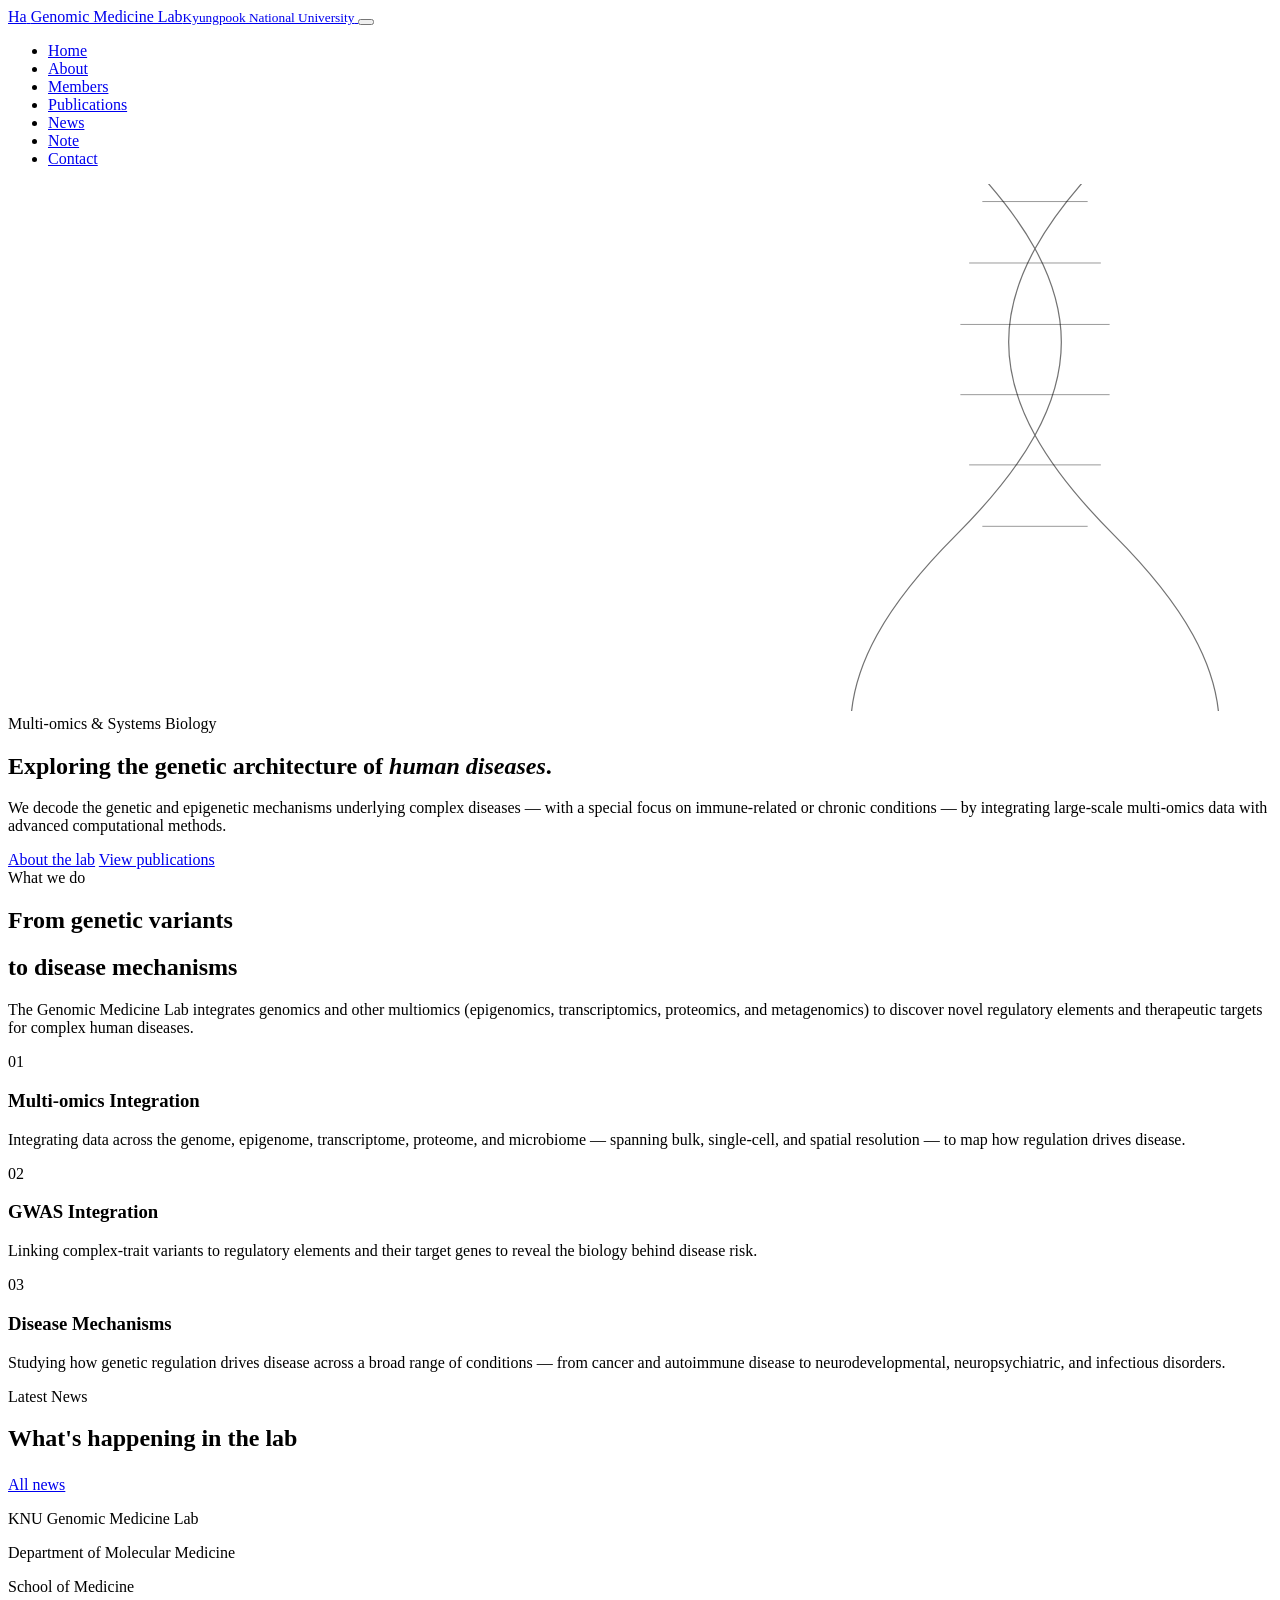
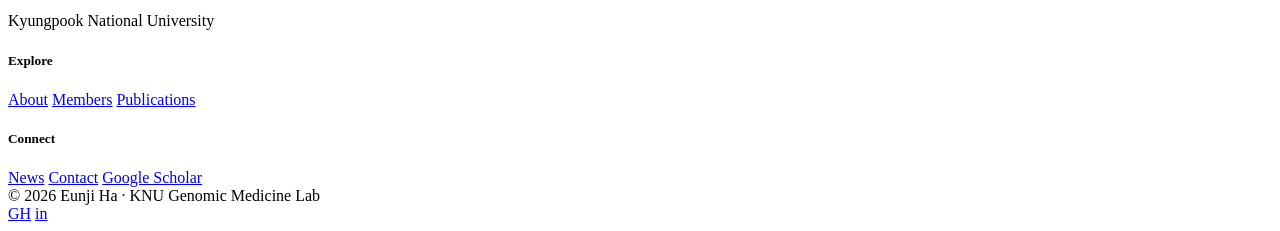
==== index.html @ 015ddc6d "Add files via upload" ====
<!DOCTYPE html>
<html lang="en">
<head>
<meta charset="UTF-8">
<meta name="viewport" content="width=device-width, initial-scale=1">
<title>KNU Genomic Medicine Lab</title>
<meta name="description" content="Genomic Medicine Lab at Kyungpook National University — exploring the genetic architecture of human diseases through multi-omics and systems biology.">
<link rel="preconnect" href="https://fonts.googleapis.com">
<link rel="preconnect" href="https://fonts.gstatic.com" crossorigin>
<link href="https://fonts.googleapis.com/css2?family=DM+Sans:opsz,wght@9..40,400;9..40,500;9..40,600;9..40,700&family=Fraunces:ital,opsz,wght@0,9..144,400;0,9..144,500;0,9..144,600;1,9..144,400;1,9..144,500&display=swap" rel="stylesheet">
<link rel="stylesheet" href="assets/css/styles.css">
</head>
<body>

<header class="site-header">
  <div class="wrap nav">
    <a class="brand" href="index.html">
      <span class="mark">Ha</span>
      <span class="name">Genomic Medicine Lab<small>Kyungpook National University</small></span>
    </a>
    <button class="nav-toggle" aria-label="Menu"><span></span><span></span><span></span></button>
    <ul class="nav-links">
      <li><a href="index.html" class="active">Home</a></li>
      <li><a href="about.html">About</a></li>
      <li><a href="members.html">Members</a></li>
      <li><a href="publications.html">Publications</a></li>
      <li><a href="news.html">News</a></li>
      <li><a href="note.html">Note</a></li>
      <li><a href="contact.html">Contact</a></li>
    </ul>
  </div>
</header>

<section class="hero">
  <svg class="helix" viewBox="0 0 1440 600" preserveAspectRatio="xMidYMid slice" xmlns="http://www.w3.org/2000/svg">
    <g stroke="currentColor" stroke-width="1.4" fill="none" opacity="0.55">
      <path d="M1080 -40 C1240 120, 1240 240, 1080 400 C920 560, 920 680, 1080 840"/>
      <path d="M1260 -40 C1100 120, 1100 240, 1260 400 C1420 560, 1420 680, 1260 840"/>
    </g>
    <g stroke="currentColor" stroke-width="1" opacity="0.45">
      <line x1="1110" y1="20" x2="1230" y2="20"/><line x1="1095" y1="90" x2="1245" y2="90"/>
      <line x1="1085" y1="160" x2="1255" y2="160"/><line x1="1085" y1="240" x2="1255" y2="240"/>
      <line x1="1095" y1="320" x2="1245" y2="320"/><line x1="1110" y1="390" x2="1230" y2="390"/>
    </g>
  </svg>
  <div class="wrap">
    <span class="eyebrow">Multi-omics &amp; Systems Biology</span>
    <h1>Exploring the genetic architecture of <em>human diseases</em>.</h1>
    <p class="lead">We decode the genetic and epigenetic mechanisms underlying complex diseases — with a special focus on immune-related or chronic conditions — by integrating large-scale multi-omics data with advanced computational methods.</p>
    <div class="hero-cta">
      <a class="btn btn-primary" href="about.html">About the lab</a>
      <a class="btn btn-ghost" href="publications.html">View publications</a>
    </div>
  </div>
</section>

<section>
  <div class="wrap">
    <div class="section-head reveal">
      <span class="kicker">What we do</span>
      <h2>From genetic variants</h2>
      <h2>to disease mechanisms</h2>
      <p>The Genomic Medicine Lab integrates genomics and other multiomics (epigenomics, transcriptomics, proteomics, and metagenomics) to discover novel regulatory elements and therapeutic targets for complex human diseases.</p>
    </div>
    <div class="grid grid-3">
      <div class="card reveal">
        <div class="num">01</div>
        <h3>Multi-omics Integration</h3>
        <p>Integrating data across the genome, epigenome, transcriptome, proteome, and microbiome — spanning bulk, single-cell, and spatial resolution — to map how regulation drives disease.</p>
      </div>
      <div class="card reveal">
        <div class="num">02</div>
        <h3>GWAS Integration</h3>
        <p>Linking complex-trait variants to regulatory elements and their target genes to reveal the biology behind disease risk.</p>
      </div>
      <div class="card reveal">
        <div class="num">03</div>
        <h3>Disease Mechanisms</h3>
        <p>Studying how genetic regulation drives disease across a broad range of conditions — from cancer and autoimmune disease to neurodevelopmental, neuropsychiatric, and infectious disorders.</p>
      </div>
    </div>
  </div>
</section>

<section class="alt-bg">
  <div class="wrap">
    <div class="section-head reveal">
      <span class="kicker">Latest News</span>
      <h2>What's happening in the lab</h2>
    </div>
    <ul class="news-list reveal" id="home-news"></ul>
    <p style="margin-top:24px"><a class="btn btn-primary" href="news.html">All news</a></p>
  </div>
</section>

<footer class="site-footer">
  <div class="wrap">
    <div class="footer-top">
      <div class="footer-brand">
        <div class="name">KNU Genomic Medicine Lab</div>
        <p>Department of Molecular Medicine</p>
        <p>School of Medicine</p>
        <p>Kyungpook National University</p>
      </div>
      <div class="footer-links">
        <div class="footer-col">
          <h5>Explore</h5>
          <a href="about.html">About</a>
          <a href="members.html">Members</a>
          <a href="publications.html">Publications</a>
        </div>
        <div class="footer-col">
          <h5>Connect</h5>
          <a href="news.html">News</a>
          <a href="contact.html">Contact</a>
          <a href="https://scholar.google.co.kr/citations?user=ZQA9ySsAAAAJ&hl=ko" target="_blank" rel="noopener">Google Scholar</a>
        </div>
      </div>
    </div>
    <div class="footer-bottom">
      <span>© <span data-year>2026</span> Eunji Ha · KNU Genomic Medicine Lab</span>
      <div class="social">
        <a href="https://github.com/kkonoo/halab-site" target="_blank" rel="noopener" aria-label="GitHub">GH</a>
        <a href="http://linkedin.com/in/eunji-ha-96723a201" target="_blank" rel="noopener" aria-label="LinkedIn">in</a>
      </div>
    </div>
  </div>
</footer>

<script src="assets/js/main.js"></script>
<script src="assets/js/news-data.js"></script>
<script src="assets/js/render-news.js"></script>
</body>
</html>
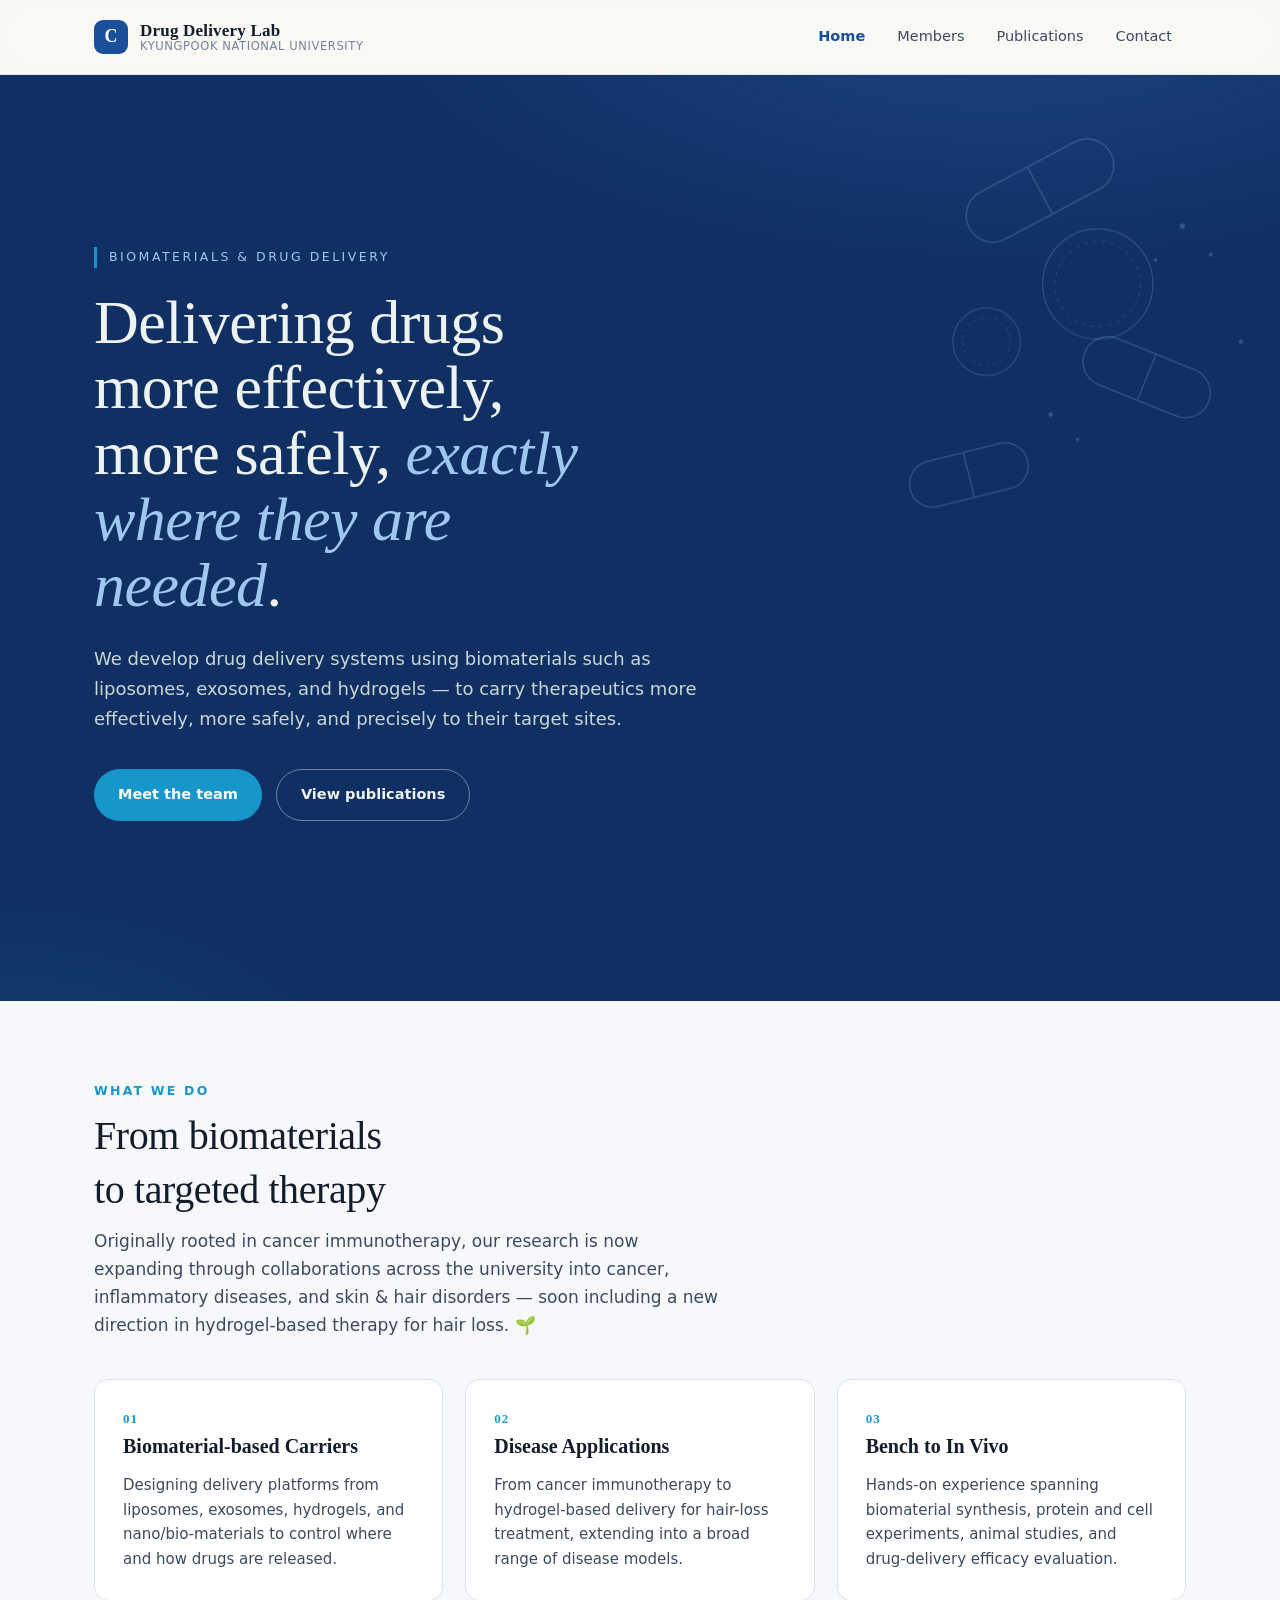
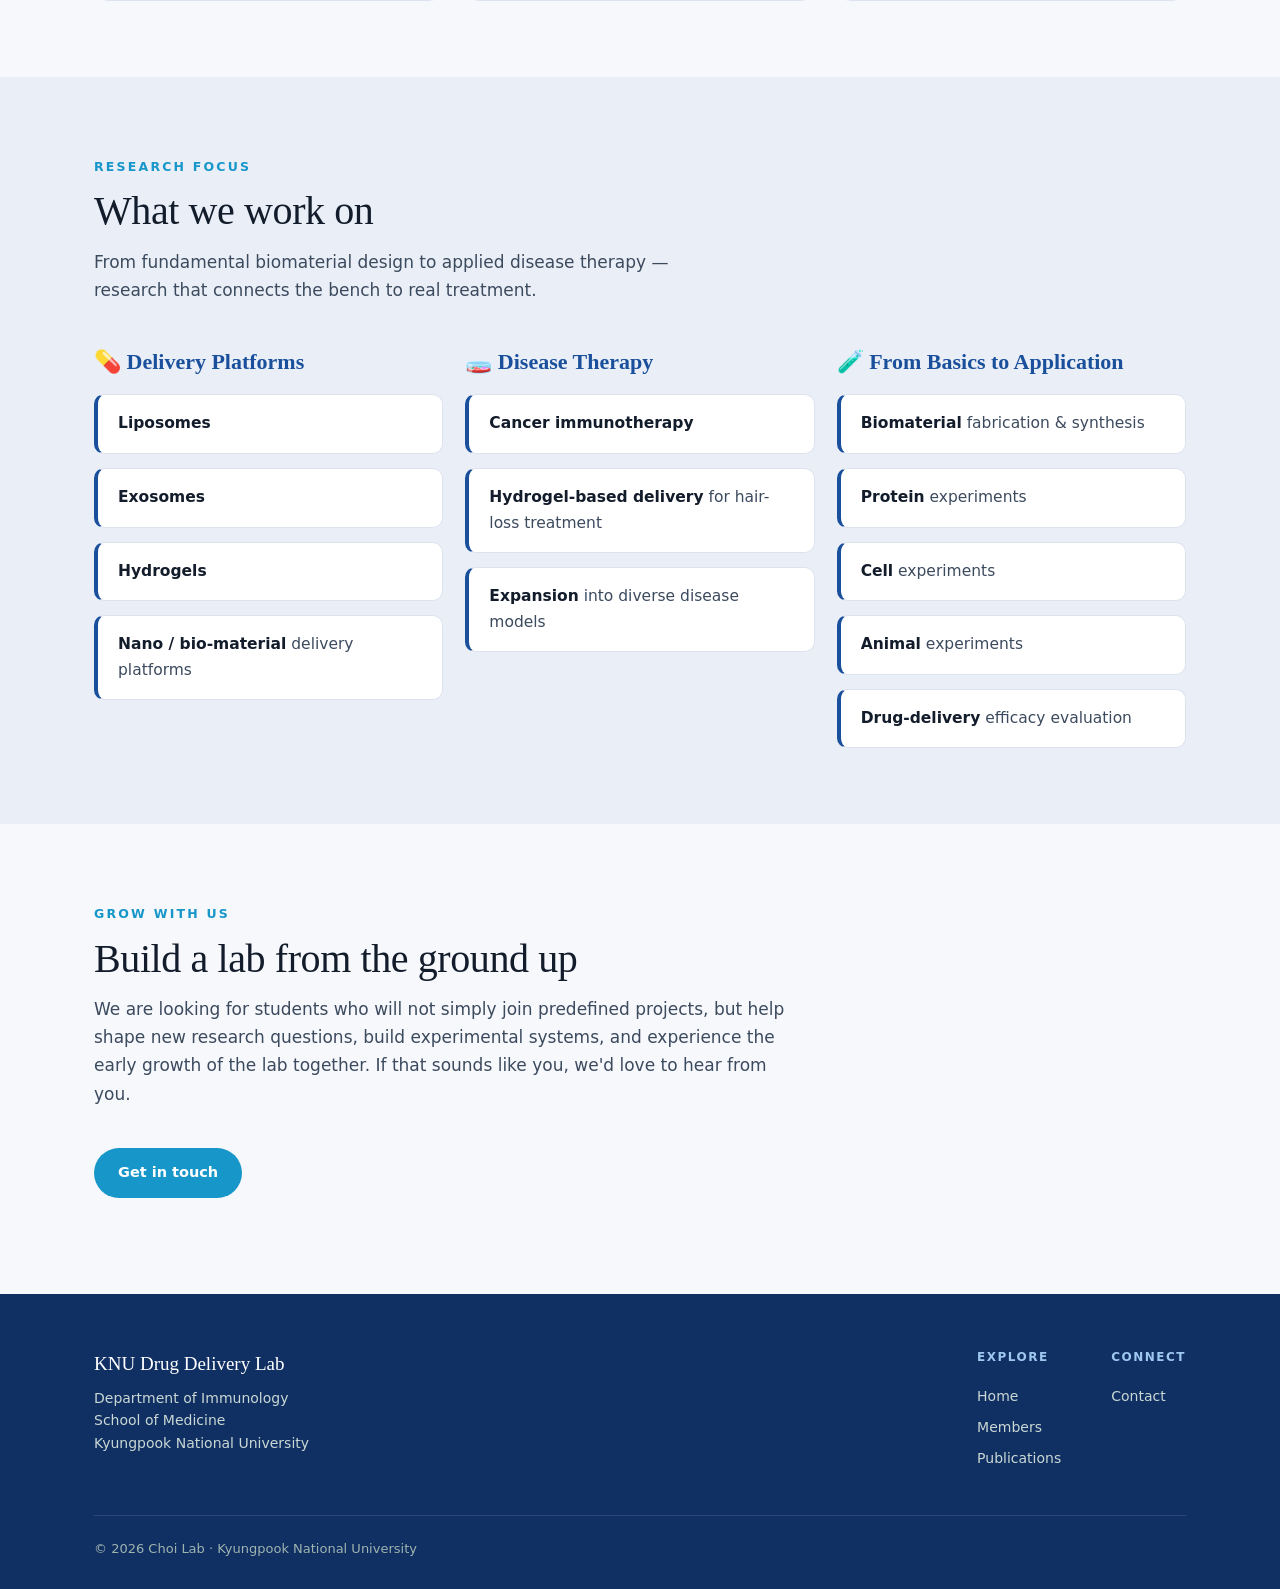
==== commit 1d8f7424: "update" ====
--- a/index.html
+++ b/index.html
@@ -1,134 +1,184 @@
-<!DOCTYPE html>
-<html lang="en">
-<head>
-<meta charset="UTF-8">
-<meta name="viewport" content="width=device-width, initial-scale=1">
-<title>KNU Genomic Medicine Lab</title>
-<meta name="description" content="Genomic Medicine Lab at Kyungpook National University — exploring the genetic architecture of human diseases through multi-omics and systems biology.">
-<link rel="preconnect" href="https://fonts.googleapis.com">
-<link rel="preconnect" href="https://fonts.gstatic.com" crossorigin>
-<link href="https://fonts.googleapis.com/css2?family=DM+Sans:opsz,wght@9..40,400;9..40,500;9..40,600;9..40,700&family=Fraunces:ital,opsz,wght@0,9..144,400;0,9..144,500;0,9..144,600;1,9..144,400;1,9..144,500&display=swap" rel="stylesheet">
-<link rel="stylesheet" href="assets/css/styles.css">
-</head>
-<body>
-
-<header class="site-header">
-  <div class="wrap nav">
-    <a class="brand" href="index.html">
-      <span class="mark">Ha</span>
-      <span class="name">Genomic Medicine Lab<small>Kyungpook National University</small></span>
-    </a>
-    <button class="nav-toggle" aria-label="Menu"><span></span><span></span><span></span></button>
-    <ul class="nav-links">
-      <li><a href="index.html" class="active">Home</a></li>
-      <li><a href="about.html">About</a></li>
-      <li><a href="members.html">Members</a></li>
-      <li><a href="publications.html">Publications</a></li>
-      <li><a href="news.html">News</a></li>
-      <li><a href="note.html">Note</a></li>
-      <li><a href="contact.html">Contact</a></li>
-    </ul>
-  </div>
-</header>
-
-<section class="hero">
-  <svg class="helix" viewBox="0 0 1440 600" preserveAspectRatio="xMidYMid slice" xmlns="http://www.w3.org/2000/svg">
-    <g stroke="currentColor" stroke-width="1.4" fill="none" opacity="0.55">
-      <path d="M1080 -40 C1240 120, 1240 240, 1080 400 C920 560, 920 680, 1080 840"/>
-      <path d="M1260 -40 C1100 120, 1100 240, 1260 400 C1420 560, 1420 680, 1260 840"/>
-    </g>
-    <g stroke="currentColor" stroke-width="1" opacity="0.45">
-      <line x1="1110" y1="20" x2="1230" y2="20"/><line x1="1095" y1="90" x2="1245" y2="90"/>
-      <line x1="1085" y1="160" x2="1255" y2="160"/><line x1="1085" y1="240" x2="1255" y2="240"/>
-      <line x1="1095" y1="320" x2="1245" y2="320"/><line x1="1110" y1="390" x2="1230" y2="390"/>
-    </g>
-  </svg>
-  <div class="wrap">
-    <span class="eyebrow">Multi-omics &amp; Systems Biology</span>
-    <h1>Exploring the genetic architecture of <em>human diseases</em>.</h1>
-    <p class="lead">We decode the genetic and epigenetic mechanisms underlying complex diseases — with a special focus on immune-related or chronic conditions — by integrating large-scale multi-omics data with advanced computational methods.</p>
-    <div class="hero-cta">
-      <a class="btn btn-primary" href="about.html">About the lab</a>
-      <a class="btn btn-ghost" href="publications.html">View publications</a>
-    </div>
-  </div>
-</section>
-
-<section>
-  <div class="wrap">
-    <div class="section-head reveal">
-      <span class="kicker">What we do</span>
-      <h2>From genetic variants</h2>
-      <h2>to disease mechanisms</h2>
-      <p>The Genomic Medicine Lab integrates genomics and other multiomics (epigenomics, transcriptomics, proteomics, and metagenomics) to discover novel regulatory elements and therapeutic targets for complex human diseases.</p>
-    </div>
-    <div class="grid grid-3">
-      <div class="card reveal">
-        <div class="num">01</div>
-        <h3>Multi-omics Integration</h3>
-        <p>Integrating data across the genome, epigenome, transcriptome, proteome, and microbiome — spanning bulk, single-cell, and spatial resolution — to map how regulation drives disease.</p>
-      </div>
-      <div class="card reveal">
-        <div class="num">02</div>
-        <h3>GWAS Integration</h3>
-        <p>Linking complex-trait variants to regulatory elements and their target genes to reveal the biology behind disease risk.</p>
-      </div>
-      <div class="card reveal">
-        <div class="num">03</div>
-        <h3>Disease Mechanisms</h3>
-        <p>Studying how genetic regulation drives disease across a broad range of conditions — from cancer and autoimmune disease to neurodevelopmental, neuropsychiatric, and infectious disorders.</p>
-      </div>
-    </div>
-  </div>
-</section>
-
-<section class="alt-bg">
-  <div class="wrap">
-    <div class="section-head reveal">
-      <span class="kicker">Latest News</span>
-      <h2>What's happening in the lab</h2>
-    </div>
-    <ul class="news-list reveal" id="home-news"></ul>
-    <p style="margin-top:24px"><a class="btn btn-primary" href="news.html">All news</a></p>
-  </div>
-</section>
-
-<footer class="site-footer">
-  <div class="wrap">
-    <div class="footer-top">
-      <div class="footer-brand">
-        <div class="name">KNU Genomic Medicine Lab</div>
-        <p>Department of Molecular Medicine</p>
-        <p>School of Medicine</p>
-        <p>Kyungpook National University</p>
-      </div>
-      <div class="footer-links">
-        <div class="footer-col">
-          <h5>Explore</h5>
-          <a href="about.html">About</a>
-          <a href="members.html">Members</a>
-          <a href="publications.html">Publications</a>
-        </div>
-        <div class="footer-col">
-          <h5>Connect</h5>
-          <a href="news.html">News</a>
-          <a href="contact.html">Contact</a>
-          <a href="https://scholar.google.co.kr/citations?user=ZQA9ySsAAAAJ&hl=ko" target="_blank" rel="noopener">Google Scholar</a>
-        </div>
-      </div>
-    </div>
-    <div class="footer-bottom">
-      <span>© <span data-year>2026</span> Eunji Ha · KNU Genomic Medicine Lab</span>
-      <div class="social">
-        <a href="https://github.com/kkonoo/halab-site" target="_blank" rel="noopener" aria-label="GitHub">GH</a>
-        <a href="http://linkedin.com/in/eunji-ha-96723a201" target="_blank" rel="noopener" aria-label="LinkedIn">in</a>
-      </div>
-    </div>
-  </div>
-</footer>
-
-<script src="assets/js/main.js"></script>
-<script src="assets/js/news-data.js"></script>
-<script src="assets/js/render-news.js"></script>
-</body>
-</html>
+<!DOCTYPE html>
+<html lang="en">
+<head>
+<meta charset="UTF-8">
+<meta name="viewport" content="width=device-width, initial-scale=1">
+<title>KNU Drug Delivery Lab</title>
+<meta name="description" content="Drug Delivery Lab at Kyungpook National University — developing biomaterial-based drug delivery systems with liposomes, exosomes and hydrogels.">
+<link rel="preconnect" href="https://fonts.googleapis.com">
+<link rel="preconnect" href="https://fonts.gstatic.com" crossorigin>
+<link href="https://fonts.googleapis.com/css2?family=DM+Sans:opsz,wght@9..40,400;9..40,500;9..40,600;9..40,700&family=Fraunces:ital,opsz,wght@0,9..144,400;0,9..144,500;0,9..144,600;1,9..144,400;1,9..144,500&display=swap" rel="stylesheet">
+<link rel="stylesheet" href="assets/css/styles.css">
+</head>
+<body>
+
+<header class="site-header">
+  <div class="wrap nav">
+    <a class="brand" href="index.html">
+      <span class="mark">C</span>
+      <span class="name">Drug Delivery Lab<small>Kyungpook National University</small></span>
+    </a>
+    <button class="nav-toggle" aria-label="Menu"><span></span><span></span><span></span></button>
+    <ul class="nav-links">
+      <li><a href="index.html" class="active">Home</a></li>
+      <li><a href="members.html">Members</a></li>
+      <li><a href="publications.html">Publications</a></li>
+      <li><a href="contact.html">Contact</a></li>
+    </ul>
+  </div>
+</header>
+
+<section class="hero">
+  <svg class="helix" viewBox="0 0 1440 600" preserveAspectRatio="xMidYMid slice" xmlns="http://www.w3.org/2000/svg">
+    <!-- capsules / pills -->
+    <g stroke="currentColor" fill="none" stroke-width="1.4" opacity="0.55">
+      <g transform="rotate(-28 1170 130)">
+        <rect x="1080" y="100" width="180" height="60" rx="30"/>
+        <line x1="1170" y1="100" x2="1170" y2="160"/>
+      </g>
+      <g transform="rotate(22 1290 340)">
+        <rect x="1215" y="312" width="150" height="56" rx="28"/>
+        <line x1="1290" y1="312" x2="1290" y2="368"/>
+      </g>
+      <g transform="rotate(-14 1090 450)">
+        <rect x="1022" y="424" width="136" height="52" rx="26"/>
+        <line x1="1090" y1="424" x2="1090" y2="476"/>
+      </g>
+    </g>
+    <!-- liposomes / nanoparticles -->
+    <g stroke="currentColor" fill="none" opacity="0.45">
+      <circle cx="1235" cy="235" r="62" stroke-width="1.4"/>
+      <circle cx="1235" cy="235" r="48" stroke-width="1" stroke-dasharray="4 6"/>
+      <circle cx="1110" cy="300" r="38" stroke-width="1.3"/>
+      <circle cx="1110" cy="300" r="27" stroke-width="1" stroke-dasharray="3 5"/>
+    </g>
+    <!-- released drug particles -->
+    <g fill="currentColor" opacity="0.5">
+      <circle cx="1330" cy="170" r="3"/>
+      <circle cx="1362" cy="202" r="2.4"/>
+      <circle cx="1300" cy="208" r="2"/>
+      <circle cx="1182" cy="382" r="2.6"/>
+      <circle cx="1212" cy="410" r="2"/>
+      <circle cx="1396" cy="300" r="2.4"/>
+    </g>
+  </svg>
+  <div class="wrap">
+    <span class="eyebrow">Biomaterials &amp; Drug Delivery</span>
+    <h1>Delivering drugs <br>more effectively, <br>more safely, <em>exactly where they are needed</em>.</h1>
+    <p class="lead">We develop drug delivery systems using biomaterials such as liposomes, exosomes, and hydrogels — to carry therapeutics more effectively, more safely, and precisely to their target sites.</p>
+    <div class="hero-cta">
+      <a class="btn btn-primary" href="members.html">Meet the team</a>
+      <a class="btn btn-ghost" href="publications.html">View publications</a>
+    </div>
+  </div>
+</section>
+
+<section>
+  <div class="wrap">
+    <div class="section-head reveal">
+      <span class="kicker">What we do</span>
+      <h2>From biomaterials</h2>
+      <h2>to targeted therapy</h2>
+      <p>Originally rooted in cancer immunotherapy, our research is now expanding through collaborations across the university into cancer, inflammatory diseases, and skin &amp; hair disorders — soon including a new direction in hydrogel-based therapy for hair loss. 🌱</p>
+    </div>
+    <div class="grid grid-3">
+      <div class="card reveal">
+        <div class="num">01</div>
+        <h3>Biomaterial-based Carriers</h3>
+        <p>Designing delivery platforms from liposomes, exosomes, hydrogels, and nano/bio-materials to control where and how drugs are released.</p>
+      </div>
+      <div class="card reveal">
+        <div class="num">02</div>
+        <h3>Disease Applications</h3>
+        <p>From cancer immunotherapy to hydrogel-based delivery for hair-loss treatment, extending into a broad range of disease models.</p>
+      </div>
+      <div class="card reveal">
+        <div class="num">03</div>
+        <h3>Bench to In Vivo</h3>
+        <p>Hands-on experience spanning biomaterial synthesis, protein and cell experiments, animal studies, and drug-delivery efficacy evaluation.</p>
+      </div>
+    </div>
+  </div>
+</section>
+
+<section class="alt-bg">
+  <div class="wrap">
+    <div class="section-head reveal">
+      <span class="kicker">Research Focus</span>
+      <h2>What we work on</h2>
+      <p>From fundamental biomaterial design to applied disease therapy — research that connects the bench to real treatment.</p>
+    </div>
+    <div class="grid grid-3" style="align-items:start">
+      <div class="reveal">
+        <div class="prose-block"><h3>💊 Delivery Platforms</h3></div>
+        <ul class="focus-list">
+          <li><b>Liposomes</b></li>
+          <li><b>Exosomes</b></li>
+          <li><b>Hydrogels</b></li>
+          <li><b>Nano / bio-material</b> delivery platforms</li>
+        </ul>
+      </div>
+      <div class="reveal">
+        <div class="prose-block"><h3>🧫 Disease Therapy</h3></div>
+        <ul class="focus-list">
+          <li><b>Cancer immunotherapy</b></li>
+          <li><b>Hydrogel-based delivery</b> for hair-loss treatment</li>
+          <li><b>Expansion</b> into diverse disease models</li>
+        </ul>
+      </div>
+      <div class="reveal">
+        <div class="prose-block"><h3>🧪 From Basics to Application</h3></div>
+        <ul class="focus-list">
+          <li><b>Biomaterial</b> fabrication &amp; synthesis</li>
+          <li><b>Protein</b> experiments</li>
+          <li><b>Cell</b> experiments</li>
+          <li><b>Animal</b> experiments</li>
+          <li><b>Drug-delivery</b> efficacy evaluation</li>
+        </ul>
+      </div>
+    </div>
+  </div>
+</section>
+
+<section>
+  <div class="wrap">
+    <div class="section-head reveal" style="max-width:70ch">
+      <span class="kicker">Grow with us</span>
+      <h2>Build a lab from the ground up</h2>
+      <p>We are looking for students who will not simply join predefined projects, but help shape new research questions, build experimental systems, and experience the early growth of the lab together. If that sounds like you, we'd love to hear from you.</p>
+    </div>
+    <p><a class="btn btn-primary" href="contact.html">Get in touch</a></p>
+  </div>
+</section>
+
+<footer class="site-footer">
+  <div class="wrap">
+    <div class="footer-top">
+      <div class="footer-brand">
+        <div class="name">KNU Drug Delivery Lab</div>
+        <p>Department of Immunology</p>
+        <p>School of Medicine</p>
+        <p>Kyungpook National University</p>
+      </div>
+      <div class="footer-links">
+        <div class="footer-col">
+          <h5>Explore</h5>
+          <a href="index.html">Home</a>
+          <a href="members.html">Members</a>
+          <a href="publications.html">Publications</a>
+        </div>
+        <div class="footer-col">
+          <h5>Connect</h5>
+          <a href="contact.html">Contact</a>
+        </div>
+      </div>
+    </div>
+    <div class="footer-bottom">
+      <span>© <span data-year>2026</span> Choi Lab · Kyungpook National University</span>
+    </div>
+  </div>
+</footer>
+
+<script src="assets/js/main.js"></script>
+</body>
+</html>
--- a/assets/css/styles.css
+++ b/assets/css/styles.css
@@ -0,0 +1,455 @@
+/* ===========================================================
+   KNU Drug Delivery Lab — shared styles
+   Aesthetic: refined scientific editorial · blue palette
+   =========================================================== */
+
+:root {
+  --paper: #f6f8fc;
+  --paper-2: #eaeff7;
+  --ink: #131c2b;
+  --ink-soft: #3c4a5e;
+  --muted: #74829a;
+  --primary: #1a4f9c;      /* deep blue */
+  --primary-dk: #102f63;
+  --primary-lt: #3d77c8;
+  --accent: #1696c9;       /* bright azure */
+  --hi: #9ec8f0;           /* light blue highlight (hero eyebrow / em / helix / footer) */
+  --line: #dde3ee;
+  --white: #ffffff;
+  --shadow: 0 18px 40px -24px rgba(26, 79, 156, 0.45);
+  --radius: 14px;
+  --maxw: 1140px;
+  --serif: "Fraunces", Georgia, serif;
+  --sans: "DM Sans", system-ui, sans-serif;
+}
+
+* { box-sizing: border-box; margin: 0; padding: 0; }
+
+html { scroll-behavior: smooth; }
+
+body {
+  font-family: var(--sans);
+  color: var(--ink);
+  background: var(--paper);
+  line-height: 1.65;
+  -webkit-font-smoothing: antialiased;
+  overflow-x: hidden;
+}
+
+a { color: inherit; text-decoration: none; }
+img { max-width: 100%; display: block; }
+
+.wrap { width: 100%; max-width: var(--maxw); margin: 0 auto; padding: 0 24px; }
+
+/* ---------- Header / Nav ---------- */
+.site-header {
+  position: sticky; top: 0; z-index: 100;
+  background: rgba(250, 249, 245, 0.88);
+  backdrop-filter: saturate(140%) blur(10px);
+  border-bottom: 1px solid var(--line);
+}
+.nav {
+  display: flex; align-items: center; justify-content: space-between;
+  height: 74px;
+}
+.brand { display: flex; align-items: center; gap: 12px; }
+.brand .mark {
+  width: 34px; height: 34px; flex: none;
+  display: grid; place-items: center;
+  border-radius: 9px;
+  background: var(--primary);
+  color: #fff; font-family: var(--serif); font-weight: 600;
+  font-size: 18px;
+}
+.brand .name { font-family: var(--serif); font-weight: 600; font-size: 17px; line-height: 1.15; letter-spacing: .2px; }
+.brand .name small { display: block; font-family: var(--sans); font-weight: 400; font-size: 11.5px; color: var(--muted); letter-spacing: .6px; text-transform: uppercase; }
+
+.nav-links { display: flex; align-items: center; gap: 4px; list-style: none; }
+.nav-links a {
+  display: inline-block; padding: 9px 14px; border-radius: 8px;
+  font-size: 14.5px; font-weight: 500; color: var(--ink-soft);
+  transition: background .18s, color .18s;
+}
+.nav-links a:hover { background: var(--paper-2); color: var(--primary); }
+.nav-links a.active { color: var(--primary); font-weight: 600; }
+
+.nav-toggle {
+  display: none; background: none; border: 0; cursor: pointer;
+  width: 42px; height: 42px; border-radius: 9px;
+}
+.nav-toggle span { display: block; width: 22px; height: 2px; background: var(--ink); margin: 4px auto; transition: .25s; }
+
+/* ---------- Hero ---------- */
+.hero {
+  position: relative; overflow: hidden;
+  background:
+    radial-gradient(1100px 480px at 78% -10%, color-mix(in srgb, var(--primary-lt) 30%, transparent), transparent 60%),
+    radial-gradient(700px 380px at 0% 110%, color-mix(in srgb, var(--accent) 16%, transparent), transparent 55%),
+    var(--primary-dk);
+  color: #eef3f1;
+}
+.hero .wrap { position: relative; z-index: 2; padding: 92px 24px 104px; }
+.hero .eyebrow {
+  display: inline-block; font-size: 12.5px; letter-spacing: 2.5px;
+  text-transform: uppercase; color: var(--hi); margin-bottom: 22px;
+  border-left: 3px solid var(--accent); padding-left: 12px;
+}
+.hero h1 {
+  font-family: var(--serif); font-weight: 500;
+  font-size: clamp(34px, 5.4vw, 62px); line-height: 1.06;
+  letter-spacing: -.5px; max-width: 16ch;
+}
+.hero h1 em { font-style: italic; color: var(--hi); }
+.hero p.lead {
+  margin-top: 26px; max-width: 56ch; font-size: 18px;
+  color: #c9d8d4;
+}
+.hero-cta { margin-top: 36px; display: flex; gap: 14px; flex-wrap: wrap; }
+
+/* decorative helix lines */
+.helix {
+  position: absolute; inset: 0; z-index: 1; opacity: .5;
+  pointer-events: none; color: var(--hi);
+}
+
+.btn {
+  display: inline-flex; align-items: center; gap: 8px;
+  padding: 13px 24px; border-radius: 999px; font-weight: 600; font-size: 14.5px;
+  transition: transform .15s, box-shadow .15s, background .15s;
+}
+.btn-primary { background: var(--accent); color: #fff; }
+.btn-primary:hover { transform: translateY(-2px); box-shadow: 0 12px 24px -12px rgba(22,150,201,.8); }
+.btn-ghost { border: 1px solid rgba(255,255,255,.4); color: #eef3f1; }
+.btn-ghost:hover { background: rgba(255,255,255,.1); }
+
+/* ---------- Sections ---------- */
+section { padding: 76px 0; }
+.section-head { margin-bottom: 40px; max-width: 62ch; }
+.section-head .kicker {
+  font-size: 12.5px; letter-spacing: 2.2px; text-transform: uppercase;
+  color: var(--accent); font-weight: 600;
+}
+.section-head h2 {
+  font-family: var(--serif); font-weight: 500; letter-spacing: -.4px;
+  font-size: clamp(26px, 3.6vw, 40px); line-height: 1.12; margin-top: 10px;
+}
+.section-head p { margin-top: 14px; color: var(--ink-soft); font-size: 17px; }
+.alt-bg { background: var(--paper-2); }
+
+/* ---------- Cards / grids ---------- */
+.grid { display: grid; gap: 22px; }
+.grid-3 { grid-template-columns: repeat(3, 1fr); }
+.grid-2 { grid-template-columns: repeat(2, 1fr); }
+
+.card {
+  background: var(--white); border: 1px solid var(--line);
+  border-radius: var(--radius); padding: 28px;
+  transition: transform .18s, box-shadow .18s, border-color .18s;
+}
+.card:hover { transform: translateY(-4px); box-shadow: var(--shadow); border-color: transparent; }
+.card h3 { font-family: var(--serif); font-weight: 600; font-size: 20px; margin-bottom: 10px; }
+.card .num { font-family: var(--serif); font-size: 13px; color: var(--accent); font-weight: 600; letter-spacing: 1px; }
+.card p { color: var(--ink-soft); font-size: 15px; }
+
+/* ---------- News list ---------- */
+.news-list { list-style: none; }
+.news-list li {
+  display: flex; gap: 20px; align-items: baseline;
+  padding: 18px 0; border-bottom: 1px solid var(--line);
+}
+.news-list .date {
+  flex: none; width: 96px; font-size: 13px; font-weight: 600;
+  color: var(--accent); letter-spacing: .4px;
+}
+.news-list .txt { font-size: 16px; color: var(--ink); }
+
+/* ---------- About blocks ---------- */
+.prose-block { margin-bottom: 14px; }
+.prose-block h3 { font-family: var(--serif); font-weight: 600; color: var(--primary); font-size: 22px; margin-bottom: 8px; }
+.prose-block p { color: var(--ink-soft); font-size: 16.5px; }
+.focus-list { list-style: none; display: grid; gap: 14px; }
+.focus-list li {
+  background: var(--white); border: 1px solid var(--line); border-left: 4px solid var(--primary);
+  border-radius: 10px; padding: 16px 20px; font-size: 15.5px; color: var(--ink-soft);
+}
+.focus-list li b { color: var(--ink); }
+
+/* ---------- Members ---------- */
+.member-section-title {
+  font-family: var(--serif); font-weight: 600; font-size: 22px;
+  color: var(--primary); margin: 44px 0 22px; display: flex; align-items: center; gap: 10px;
+}
+.member-section-title:first-child { margin-top: 0; }
+.member-grid { display: grid; grid-template-columns: repeat(3,1fr); gap: 22px; }
+.member {
+  background: var(--white); border: 1px solid var(--line); border-radius: var(--radius);
+  overflow: hidden; transition: transform .18s, box-shadow .18s;
+}
+.member:hover { transform: translateY(-4px); box-shadow: var(--shadow); }
+.member .photo {
+  aspect-ratio: 1/1; display: grid; place-items: center;
+  background: linear-gradient(135deg, var(--primary-lt), var(--primary-dk));
+  color: #fff; font-family: var(--serif); font-size: 44px; font-weight: 500;
+}
+.member .photo img { width: 100%; height: 100%; object-fit: cover; }
+.member .body { padding: 20px; }
+.member .body h4 { font-family: var(--serif); font-size: 19px; font-weight: 600; }
+.member .role { color: var(--accent); font-weight: 600; font-size: 13.5px; margin: 2px 0 10px; }
+.member .body p { font-size: 13.5px; color: var(--ink-soft); line-height: 1.5; }
+.member .body a { color: var(--primary); font-weight: 600; word-break: break-all; }
+.member ul { list-style: none; margin-top: 10px; display: grid; gap: 4px; }
+.member ul li { font-size: 12.8px; color: var(--muted); padding-left: 12px; position: relative; }
+.member ul li::before { content: "·"; position: absolute; left: 0; color: var(--accent); }
+
+.alumni-box { background: var(--white); border: 1px solid var(--line); border-radius: var(--radius); padding: 26px 30px; }
+.alumni-box li { padding: 8px 0; border-bottom: 1px dashed var(--line); font-size: 15px; color: var(--ink-soft); list-style: none; }
+.alumni-box li:last-child { border: 0; }
+
+/* ---------- Publications ---------- */
+.pub-list { list-style: none; counter-reset: pub; }
+.pub {
+  display: grid; grid-template-columns: 54px 1fr; gap: 20px;
+  padding: 24px 0; border-bottom: 1px solid var(--line);
+}
+.pub .idx {
+  font-family: var(--serif); font-size: 26px; color: var(--accent); font-weight: 500; line-height: 1;
+}
+.pub h3 { font-family: var(--serif); font-weight: 600; font-size: 19px; line-height: 1.3; margin-bottom: 8px; }
+.pub h3 a:hover { color: var(--primary); text-decoration: underline; }
+.pub .authors { font-size: 14px; color: var(--ink-soft); }
+.pub .authors b { color: var(--ink); }
+.pub .venue { display: inline-block; margin-top: 8px; font-size: 13px; font-weight: 600; color: var(--primary); background: var(--paper-2); padding: 3px 12px; border-radius: 999px; }
+.pub-note { font-size: 14px; color: var(--muted); margin-bottom: 28px; }
+
+/* ---------- Contact ---------- */
+.contact-grid { display: grid; grid-template-columns: 1.1fr 1fr; gap: 40px; align-items: start; }
+.contact-item { display: flex; gap: 14px; padding: 16px 0; border-bottom: 1px solid var(--line); }
+.contact-item .ic { font-size: 22px; flex: none; }
+.contact-item .k { font-size: 12.5px; text-transform: uppercase; letter-spacing: 1.4px; color: var(--muted); }
+.contact-item .v { font-size: 16px; color: var(--ink); }
+.contact-item .v a { color: var(--primary); font-weight: 600; }
+.map-card { border-radius: var(--radius); overflow: hidden; border: 1px solid var(--line); min-height: 320px; }
+.map-card iframe { width: 100%; height: 100%; min-height: 320px; border: 0; }
+
+/* ---------- Footer ---------- */
+.site-footer {
+  background: var(--primary-dk); color: #c9d8d4; padding: 54px 0 30px; margin-top: 20px;
+}
+.footer-top { display: flex; justify-content: space-between; gap: 30px; flex-wrap: wrap; }
+.footer-brand { max-width: 320px; }
+.footer-brand .name { font-family: var(--serif); font-size: 19px; color: #fff; margin-bottom: 8px; }
+.footer-brand p { font-size: 14px; line-height: 1.6; }
+.footer-links { display: flex; gap: 50px; flex-wrap: wrap; }
+.footer-col h5 { font-size: 12px; letter-spacing: 1.5px; text-transform: uppercase; color: var(--hi); margin-bottom: 14px; }
+.footer-col a { display: block; font-size: 14px; padding: 4px 0; color: #c9d8d4; }
+.footer-col a:hover { color: #fff; }
+.footer-bottom {
+  margin-top: 40px; padding-top: 22px; border-top: 1px solid rgba(255,255,255,.12);
+  display: flex; justify-content: space-between; gap: 16px; flex-wrap: wrap;
+  font-size: 13px; color: #9fb4af;
+}
+.social { display: flex; gap: 10px; }
+.social a {
+  width: 34px; height: 34px; border-radius: 8px; display: grid; place-items: center;
+  background: rgba(255,255,255,.08); transition: background .18s;
+}
+.social a:hover { background: var(--accent); }
+
+/* ---------- Reveal animation ---------- */
+.reveal { opacity: 0; transform: translateY(18px); transition: opacity .6s ease, transform .6s ease; }
+.reveal.in { opacity: 1; transform: none; }
+
+/* ---------- Responsive ---------- */
+@media (max-width: 900px) {
+  .grid-3, .member-grid { grid-template-columns: repeat(2,1fr); }
+  .contact-grid { grid-template-columns: 1fr; }
+}
+@media (max-width: 720px) {
+  .nav-toggle { display: block; }
+  .nav-links {
+    position: absolute; top: 74px; left: 0; right: 0;
+    flex-direction: column; align-items: stretch; gap: 0;
+    background: var(--paper); border-bottom: 1px solid var(--line);
+    padding: 8px 16px 16px; display: none;
+  }
+  .nav-links.open { display: flex; }
+  .nav-links a { padding: 12px 10px; border-radius: 8px; }
+  .grid-3, .grid-2, .member-grid { grid-template-columns: 1fr; }
+  .footer-top { flex-direction: column; }
+  section { padding: 56px 0; }
+}
+
+/* ---------- News cards (grid) ---------- */
+.news-grid { display: grid; grid-template-columns: repeat(2, 1fr); gap: 26px; }
+.news-card {
+  background: var(--white); border: 1px solid var(--line);
+  border-radius: var(--radius); overflow: hidden;
+  display: flex; flex-direction: column;
+  transition: transform .18s, box-shadow .18s, border-color .18s;
+}
+.news-card:hover { transform: translateY(-5px); box-shadow: var(--shadow); border-color: transparent; }
+.news-card .thumb {
+  position: relative; aspect-ratio: 16/10;
+  background: var(--primary-dk) center/cover no-repeat;
+  display: flex; align-items: flex-end;
+}
+.news-card .thumb::after {
+  content: ""; position: absolute; inset: 0;
+  background: linear-gradient(180deg, rgba(12,58,56,.05) 0%, rgba(12,58,56,.25) 45%, rgba(12,58,56,.82) 100%);
+}
+.news-card .thumb .ov { position: relative; z-index: 2; padding: 22px; color: #fff; width: 100%; }
+.news-card .thumb .ov .d {
+  font-size: 12px; letter-spacing: 1.6px; text-transform: uppercase;
+  font-weight: 600; color: #ffd9cd; margin-bottom: 6px;
+}
+.news-card .thumb .ov h2 {
+  font-family: var(--serif); font-weight: 500; line-height: 1.12;
+  font-size: clamp(20px, 2.3vw, 26px); letter-spacing: -.3px;
+}
+.news-card .body { padding: 18px 22px 24px; }
+.news-card .body p { color: var(--ink-soft); font-size: 15px; line-height: 1.65; margin-bottom: 8px; }
+.news-card .body p:last-child { margin-bottom: 0; }
+@media (max-width: 760px) { .news-grid { grid-template-columns: 1fr; } }
+
+/* ---------- Pagination ---------- */
+.pager { display: flex; justify-content: center; align-items: center; gap: 6px; margin-top: 46px; flex-wrap: wrap; }
+.pager a, .pager span {
+  min-width: 42px; height: 42px; padding: 0 14px;
+  display: inline-flex; align-items: center; justify-content: center;
+  font-size: 14px; font-weight: 600; border-radius: 10px;
+  border: 1px solid var(--line); background: var(--white); color: var(--ink-soft);
+  transition: border-color .15s, color .15s, background .15s;
+}
+.pager a:hover { border-color: var(--primary); color: var(--primary); }
+.pager .current { background: var(--primary); color: #fff; border-color: var(--primary); }
+.pager .disabled { opacity: .4; }
+
+/* ---------- News post gallery (multiple images) ---------- */
+.post-gallery { display: grid; grid-template-columns: repeat(3, 1fr); gap: 8px; margin-top: 14px; }
+.post-gallery img {
+  width: 100%; aspect-ratio: 1/1; object-fit: cover; display: block;
+  border-radius: 8px; border: 1px solid var(--line); transition: opacity .15s;
+}
+.post-gallery a:hover img { opacity: .85; }
+@media (max-width: 760px) { .post-gallery { grid-template-columns: repeat(2, 1fr); } }
+
+/* ---------- Link cards (Note / Resources) ---------- */
+.link-grid { display: grid; grid-template-columns: repeat(2, 1fr); gap: 22px; }
+.link-card {
+  display: flex; flex-direction: column;
+  background: var(--white); border: 1px solid var(--line);
+  border-radius: var(--radius); padding: 26px; color: inherit;
+  transition: transform .18s, box-shadow .18s, border-color .18s;
+}
+.link-card:hover { transform: translateY(-4px); box-shadow: var(--shadow); border-color: transparent; }
+.link-card .tag {
+  font-size: 12px; letter-spacing: 1.4px; text-transform: uppercase;
+  color: var(--accent); font-weight: 600;
+}
+.link-card h3 { font-family: var(--serif); font-weight: 600; font-size: 21px; margin: 10px 0 8px; }
+.link-card p { color: var(--ink-soft); font-size: 15px; line-height: 1.6; flex: 1; }
+.link-card .go { margin-top: 18px; font-weight: 600; color: var(--primary); font-size: 14.5px; }
+.link-card:hover .go { color: var(--accent); }
+@media (max-width: 760px) { .link-grid { grid-template-columns: 1fr; } }
+
+/* ===========================================================
+   Card News (note.html) — weekly literature cards
+   =========================================================== */
+.cardnews-bar {
+  display: flex; flex-wrap: wrap; align-items: center; gap: 14px;
+  margin-bottom: 18px;
+}
+.cardnews-bar .cn-week {
+  display: inline-flex; align-items: center; gap: 8px;
+  font-size: 14px; font-weight: 600; color: var(--ink-soft);
+}
+.cardnews-bar select,
+.cardnews-bar input[type="search"] {
+  font-family: var(--sans); font-size: 14.5px; color: var(--ink);
+  background: var(--white); border: 1px solid var(--line);
+  border-radius: 10px; padding: 9px 12px;
+}
+.cardnews-bar select { cursor: pointer; }
+.cardnews-bar input[type="search"] { flex: 1; min-width: 200px; }
+.cardnews-bar select:focus,
+.cardnews-bar input:focus { outline: none; border-color: var(--primary-lt); }
+.cn-count { font-size: 13.5px; color: var(--muted); font-weight: 600; white-space: nowrap; }
+
+.cardnews-chips { display: flex; flex-wrap: wrap; gap: 8px; margin-bottom: 22px; }
+.cn-chip {
+  font-family: var(--sans); font-size: 13px; font-weight: 600;
+  color: var(--ink-soft); background: var(--white);
+  border: 1px solid var(--line); border-radius: 999px;
+  padding: 6px 13px; cursor: pointer; transition: .18s;
+}
+.cn-chip:hover { border-color: var(--primary-lt); color: var(--primary); }
+.cn-chip.on { background: var(--primary); border-color: var(--primary); color: #fff; }
+
+.cardnews-grid { display: grid; gap: 14px; }
+.cn-empty { color: var(--muted); font-size: 15px; padding: 24px 0; }
+
+.cn-card {
+  background: var(--white); border: 1px solid var(--line);
+  border-radius: var(--radius); overflow: hidden; transition: box-shadow .25s, border-color .25s;
+}
+.cn-card:hover { box-shadow: var(--shadow); border-color: transparent; }
+.cn-card.open { border-color: var(--primary-lt); box-shadow: var(--shadow); }
+
+.cn-head {
+  display: block; width: 100%; text-align: left; cursor: pointer;
+  background: none; border: 0; font: inherit; color: inherit;
+  padding: 20px 22px;
+}
+.cn-top { display: flex; align-items: center; justify-content: space-between; gap: 12px; margin-bottom: 8px; }
+.cn-badge {
+  font-size: 12.5px; font-weight: 600; color: var(--primary);
+  background: color-mix(in srgb, var(--hi) 26%, transparent);
+  border-radius: 999px; padding: 4px 11px; white-space: nowrap;
+}
+.cn-stars { color: var(--accent); font-size: 14px; letter-spacing: 1px; white-space: nowrap; }
+.cn-title {
+  font-family: var(--serif); font-weight: 600; font-size: 19px;
+  line-height: 1.3; color: var(--ink); margin: 0 0 6px;
+}
+.cn-metaline { font-size: 13px; color: var(--muted); margin-bottom: 10px; }
+.cn-oneliner { color: var(--ink-soft); font-size: 15px; line-height: 1.6; margin: 0; }
+.cn-toggle {
+  display: inline-block; margin-top: 12px;
+  font-size: 13.5px; font-weight: 600; color: var(--primary);
+}
+.cn-card:hover .cn-toggle { color: var(--accent); }
+
+.cn-detail { padding: 0 22px 22px; }
+.cn-detail dl { display: grid; grid-template-columns: max-content 1fr; gap: 8px 16px; margin: 4px 0 0; }
+.cn-detail dt {
+  font-size: 13px; font-weight: 700; color: var(--primary);
+  white-space: nowrap; padding-top: 1px;
+}
+.cn-detail dd { font-size: 14.5px; line-height: 1.62; color: var(--ink-soft); margin: 0; }
+.cn-concepts { display: flex; flex-wrap: wrap; gap: 6px; margin-top: 14px; }
+.cn-tag {
+  font-size: 12px; color: var(--ink-soft); background: var(--paper-2);
+  border-radius: 6px; padding: 3px 9px;
+}
+.cn-links { display: flex; flex-wrap: wrap; gap: 16px; margin-top: 16px; }
+.cn-links a { font-size: 14px; font-weight: 600; color: var(--primary); }
+.cn-links a:hover { color: var(--accent); }
+
+@media (max-width: 620px) {
+  .cn-detail dl { grid-template-columns: 1fr; gap: 2px 0; }
+  .cn-detail dt { padding-top: 10px; }
+  .cn-detail dt:first-child { padding-top: 0; }
+}
+
+/* Card News — "더 보기" 버튼 & 무엇을 했나 목록 */
+.cn-more {
+  display: block; width: 100%; margin-top: 4px;
+  font-family: var(--sans); font-size: 14px; font-weight: 600;
+  color: var(--primary); background: var(--white);
+  border: 1px dashed var(--line); border-radius: var(--radius);
+  padding: 13px; cursor: pointer; transition: .18s;
+}
+.cn-more:hover { border-color: var(--primary-lt); background: var(--paper-2); color: var(--accent); }
+.cn-detail .cn-did { margin: 0; padding-left: 18px; }
+.cn-detail .cn-did li { font-size: 14.5px; line-height: 1.6; color: var(--ink-soft); margin-bottom: 4px; }
+.cn-detail .cn-did li:last-child { margin-bottom: 0; }
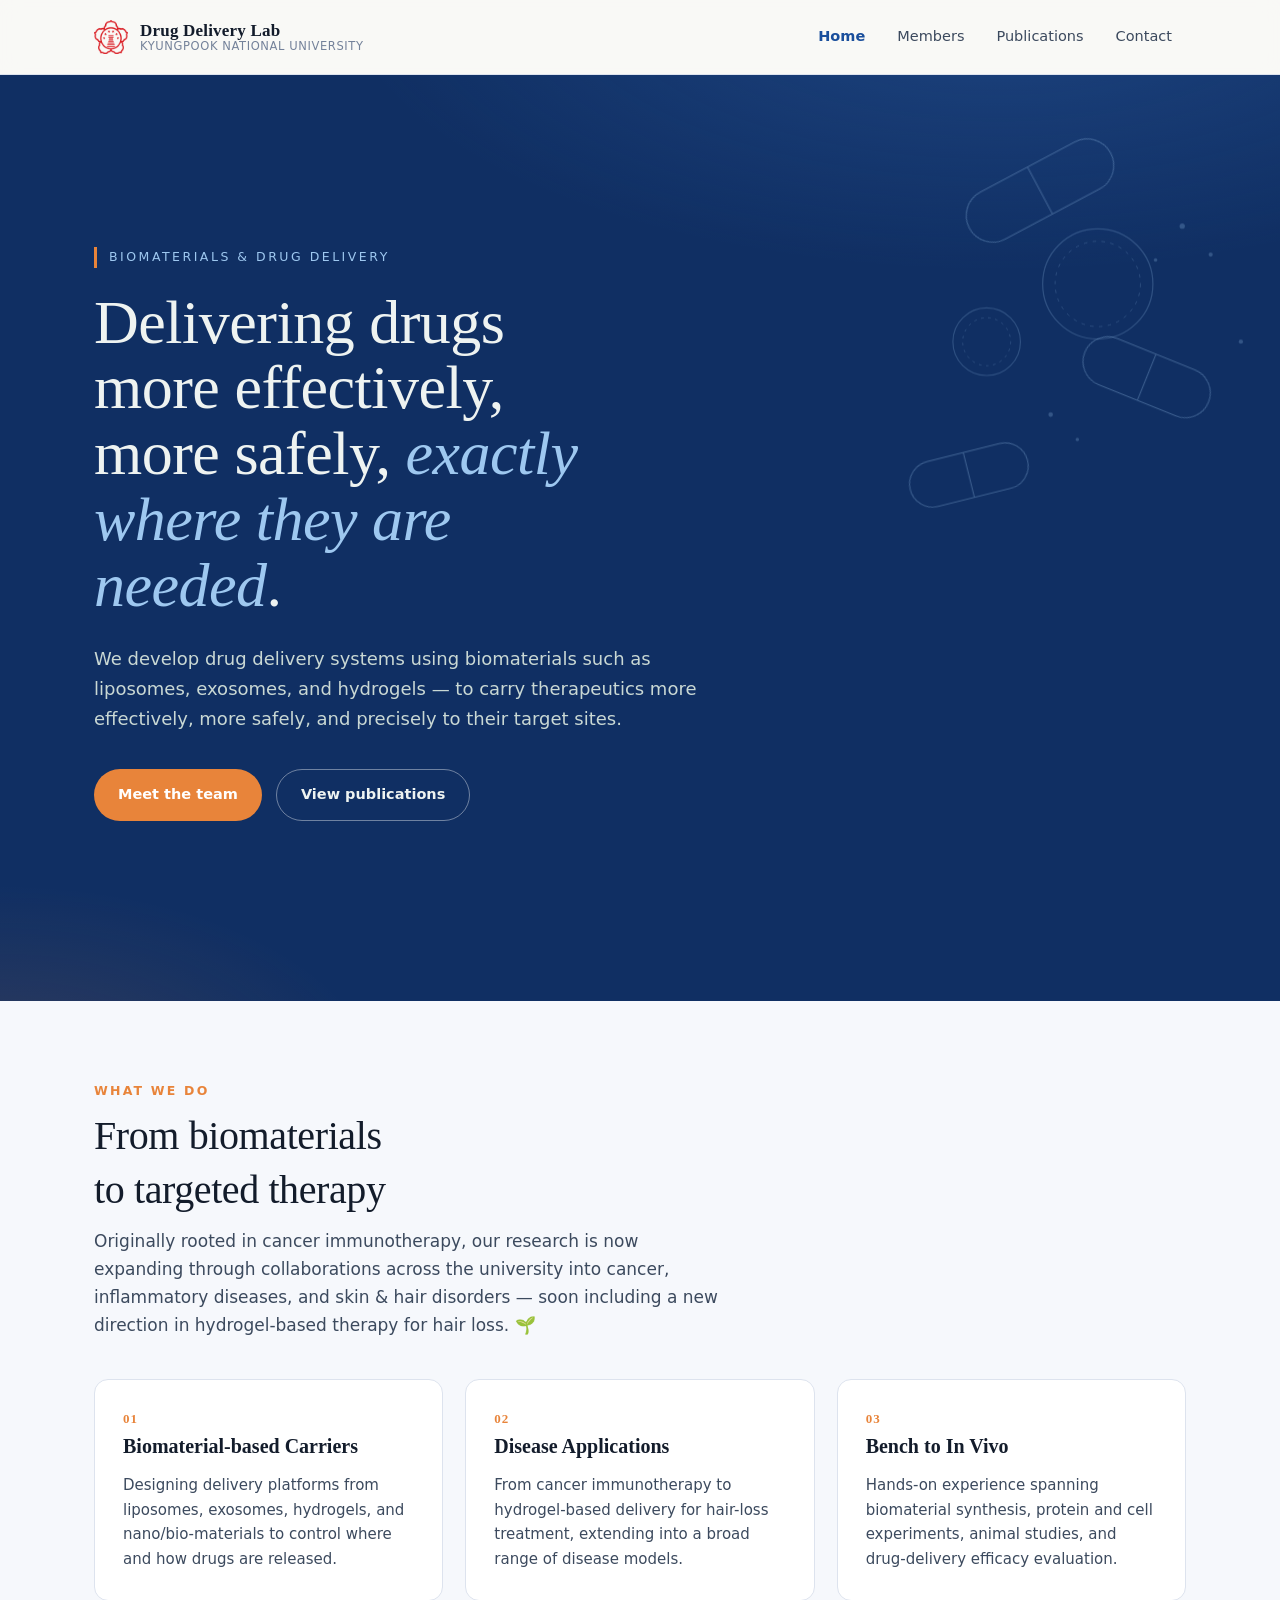
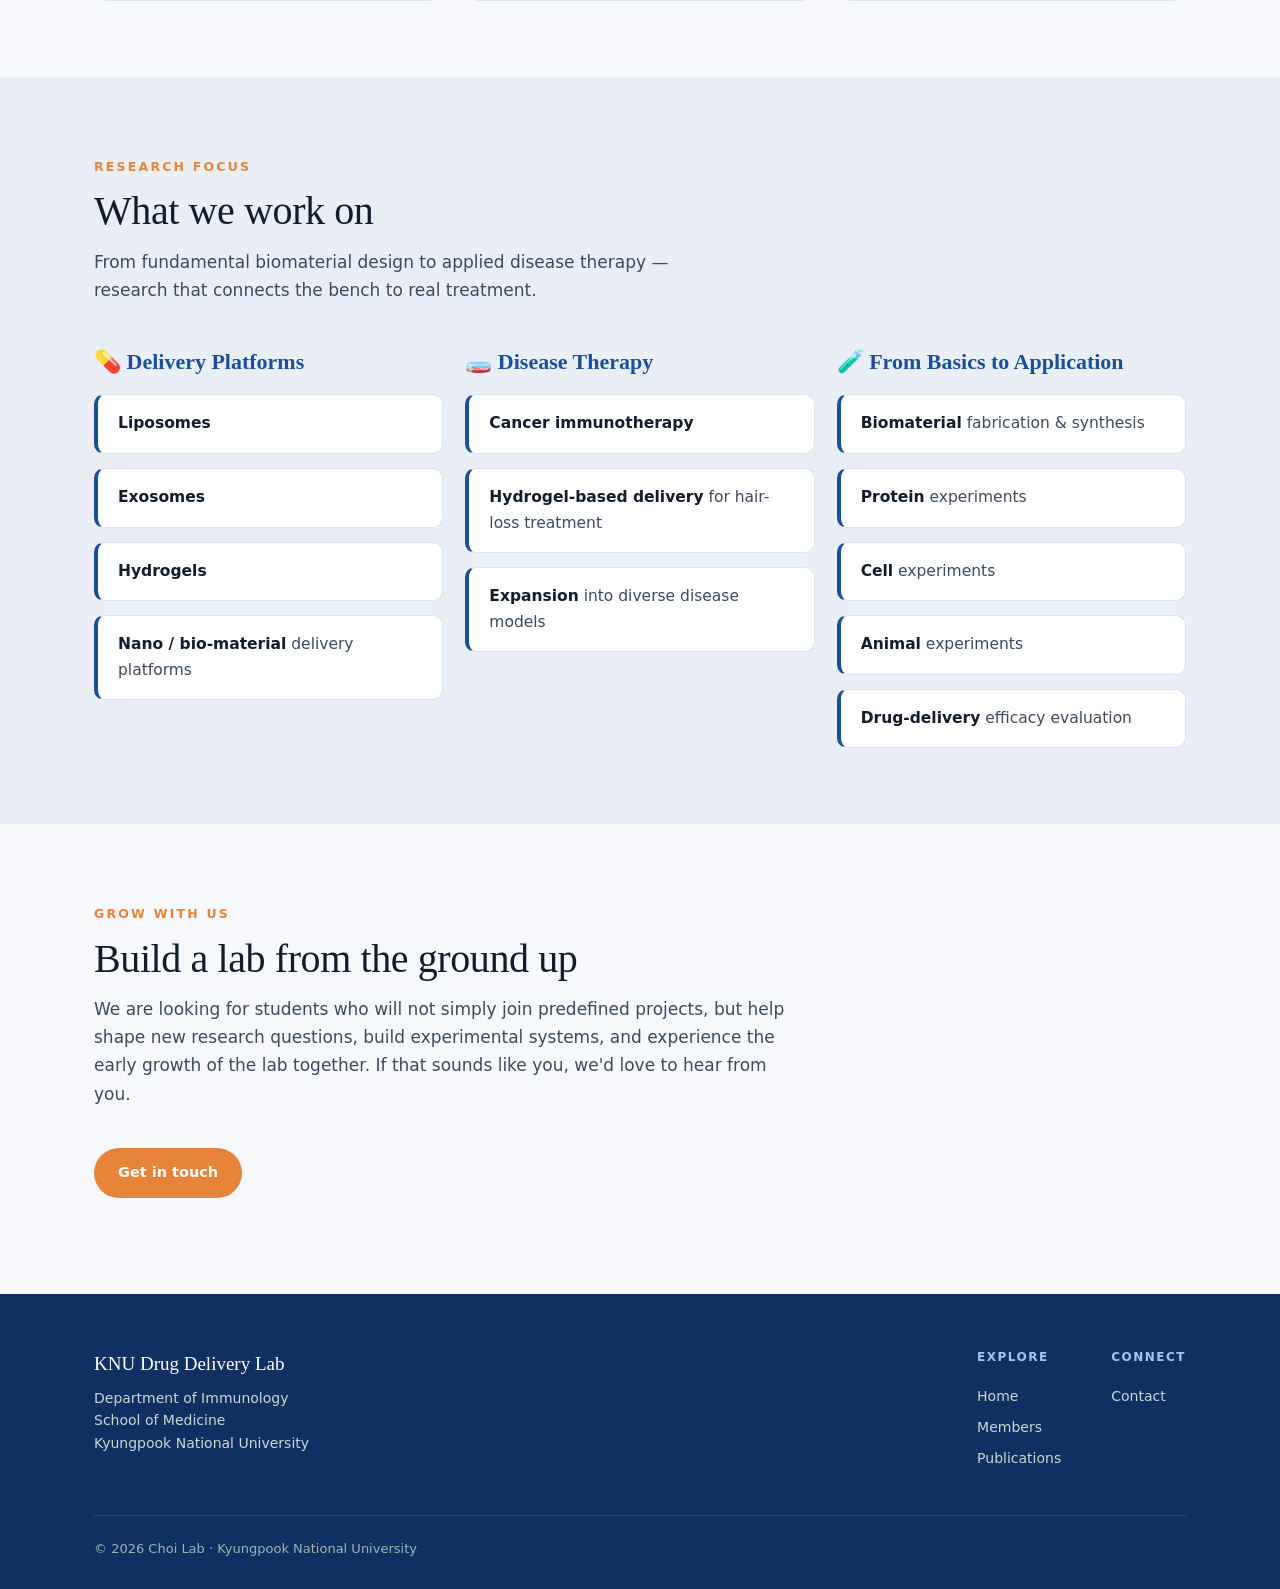
==== commit 2963d2f7: "update symbol" ====
--- a/index.html
+++ b/index.html
@@ -8,6 +8,10 @@
 <link rel="preconnect" href="https://fonts.googleapis.com">
 <link rel="preconnect" href="https://fonts.gstatic.com" crossorigin>
 <link href="https://fonts.googleapis.com/css2?family=DM+Sans:opsz,wght@9..40,400;9..40,500;9..40,600;9..40,700&family=Fraunces:ital,opsz,wght@0,9..144,400;0,9..144,500;0,9..144,600;1,9..144,400;1,9..144,500&display=swap" rel="stylesheet">
+<link rel="icon" href="assets/img/favicon.ico" sizes="any">
+<link rel="icon" type="image/png" sizes="32x32" href="assets/img/favicon-32.png">
+<link rel="icon" type="image/png" sizes="192x192" href="assets/img/favicon-192.png">
+<link rel="apple-touch-icon" href="assets/img/apple-touch-icon.png">
 <link rel="stylesheet" href="assets/css/styles.css">
 </head>
 <body>
@@ -15,7 +19,7 @@
 <header class="site-header">
   <div class="wrap nav">
     <a class="brand" href="index.html">
-      <span class="mark">C</span>
+      <img class="mark" src="assets/img/symbol.png" alt="Kyungpook National University symbol" width="34" height="34">
       <span class="name">Drug Delivery Lab<small>Kyungpook National University</small></span>
     </a>
     <button class="nav-toggle" aria-label="Menu"><span></span><span></span><span></span></button>
--- a/assets/css/styles.css
+++ b/assets/css/styles.css
@@ -1,455 +1,452 @@
-/* ===========================================================
-   KNU Drug Delivery Lab — shared styles
-   Aesthetic: refined scientific editorial · blue palette
-   =========================================================== */
-
-:root {
-  --paper: #f6f8fc;
-  --paper-2: #eaeff7;
-  --ink: #131c2b;
-  --ink-soft: #3c4a5e;
-  --muted: #74829a;
-  --primary: #1a4f9c;      /* deep blue */
-  --primary-dk: #102f63;
-  --primary-lt: #3d77c8;
-  --accent: #1696c9;       /* bright azure */
-  --hi: #9ec8f0;           /* light blue highlight (hero eyebrow / em / helix / footer) */
-  --line: #dde3ee;
-  --white: #ffffff;
-  --shadow: 0 18px 40px -24px rgba(26, 79, 156, 0.45);
-  --radius: 14px;
-  --maxw: 1140px;
-  --serif: "Fraunces", Georgia, serif;
-  --sans: "DM Sans", system-ui, sans-serif;
-}
-
-* { box-sizing: border-box; margin: 0; padding: 0; }
-
-html { scroll-behavior: smooth; }
-
-body {
-  font-family: var(--sans);
-  color: var(--ink);
-  background: var(--paper);
-  line-height: 1.65;
-  -webkit-font-smoothing: antialiased;
-  overflow-x: hidden;
-}
-
-a { color: inherit; text-decoration: none; }
-img { max-width: 100%; display: block; }
-
-.wrap { width: 100%; max-width: var(--maxw); margin: 0 auto; padding: 0 24px; }
-
-/* ---------- Header / Nav ---------- */
-.site-header {
-  position: sticky; top: 0; z-index: 100;
-  background: rgba(250, 249, 245, 0.88);
-  backdrop-filter: saturate(140%) blur(10px);
-  border-bottom: 1px solid var(--line);
-}
-.nav {
-  display: flex; align-items: center; justify-content: space-between;
-  height: 74px;
-}
-.brand { display: flex; align-items: center; gap: 12px; }
-.brand .mark {
-  width: 34px; height: 34px; flex: none;
-  display: grid; place-items: center;
-  border-radius: 9px;
-  background: var(--primary);
-  color: #fff; font-family: var(--serif); font-weight: 600;
-  font-size: 18px;
-}
-.brand .name { font-family: var(--serif); font-weight: 600; font-size: 17px; line-height: 1.15; letter-spacing: .2px; }
-.brand .name small { display: block; font-family: var(--sans); font-weight: 400; font-size: 11.5px; color: var(--muted); letter-spacing: .6px; text-transform: uppercase; }
-
-.nav-links { display: flex; align-items: center; gap: 4px; list-style: none; }
-.nav-links a {
-  display: inline-block; padding: 9px 14px; border-radius: 8px;
-  font-size: 14.5px; font-weight: 500; color: var(--ink-soft);
-  transition: background .18s, color .18s;
-}
-.nav-links a:hover { background: var(--paper-2); color: var(--primary); }
-.nav-links a.active { color: var(--primary); font-weight: 600; }
-
-.nav-toggle {
-  display: none; background: none; border: 0; cursor: pointer;
-  width: 42px; height: 42px; border-radius: 9px;
-}
-.nav-toggle span { display: block; width: 22px; height: 2px; background: var(--ink); margin: 4px auto; transition: .25s; }
-
-/* ---------- Hero ---------- */
-.hero {
-  position: relative; overflow: hidden;
-  background:
-    radial-gradient(1100px 480px at 78% -10%, color-mix(in srgb, var(--primary-lt) 30%, transparent), transparent 60%),
-    radial-gradient(700px 380px at 0% 110%, color-mix(in srgb, var(--accent) 16%, transparent), transparent 55%),
-    var(--primary-dk);
-  color: #eef3f1;
-}
-.hero .wrap { position: relative; z-index: 2; padding: 92px 24px 104px; }
-.hero .eyebrow {
-  display: inline-block; font-size: 12.5px; letter-spacing: 2.5px;
-  text-transform: uppercase; color: var(--hi); margin-bottom: 22px;
-  border-left: 3px solid var(--accent); padding-left: 12px;
-}
-.hero h1 {
-  font-family: var(--serif); font-weight: 500;
-  font-size: clamp(34px, 5.4vw, 62px); line-height: 1.06;
-  letter-spacing: -.5px; max-width: 16ch;
-}
-.hero h1 em { font-style: italic; color: var(--hi); }
-.hero p.lead {
-  margin-top: 26px; max-width: 56ch; font-size: 18px;
-  color: #c9d8d4;
-}
-.hero-cta { margin-top: 36px; display: flex; gap: 14px; flex-wrap: wrap; }
-
-/* decorative helix lines */
-.helix {
-  position: absolute; inset: 0; z-index: 1; opacity: .5;
-  pointer-events: none; color: var(--hi);
-}
-
-.btn {
-  display: inline-flex; align-items: center; gap: 8px;
-  padding: 13px 24px; border-radius: 999px; font-weight: 600; font-size: 14.5px;
-  transition: transform .15s, box-shadow .15s, background .15s;
-}
-.btn-primary { background: var(--accent); color: #fff; }
-.btn-primary:hover { transform: translateY(-2px); box-shadow: 0 12px 24px -12px rgba(22,150,201,.8); }
-.btn-ghost { border: 1px solid rgba(255,255,255,.4); color: #eef3f1; }
-.btn-ghost:hover { background: rgba(255,255,255,.1); }
-
-/* ---------- Sections ---------- */
-section { padding: 76px 0; }
-.section-head { margin-bottom: 40px; max-width: 62ch; }
-.section-head .kicker {
-  font-size: 12.5px; letter-spacing: 2.2px; text-transform: uppercase;
-  color: var(--accent); font-weight: 600;
-}
-.section-head h2 {
-  font-family: var(--serif); font-weight: 500; letter-spacing: -.4px;
-  font-size: clamp(26px, 3.6vw, 40px); line-height: 1.12; margin-top: 10px;
-}
-.section-head p { margin-top: 14px; color: var(--ink-soft); font-size: 17px; }
-.alt-bg { background: var(--paper-2); }
-
-/* ---------- Cards / grids ---------- */
-.grid { display: grid; gap: 22px; }
-.grid-3 { grid-template-columns: repeat(3, 1fr); }
-.grid-2 { grid-template-columns: repeat(2, 1fr); }
-
-.card {
-  background: var(--white); border: 1px solid var(--line);
-  border-radius: var(--radius); padding: 28px;
-  transition: transform .18s, box-shadow .18s, border-color .18s;
-}
-.card:hover { transform: translateY(-4px); box-shadow: var(--shadow); border-color: transparent; }
-.card h3 { font-family: var(--serif); font-weight: 600; font-size: 20px; margin-bottom: 10px; }
-.card .num { font-family: var(--serif); font-size: 13px; color: var(--accent); font-weight: 600; letter-spacing: 1px; }
-.card p { color: var(--ink-soft); font-size: 15px; }
-
-/* ---------- News list ---------- */
-.news-list { list-style: none; }
-.news-list li {
-  display: flex; gap: 20px; align-items: baseline;
-  padding: 18px 0; border-bottom: 1px solid var(--line);
-}
-.news-list .date {
-  flex: none; width: 96px; font-size: 13px; font-weight: 600;
-  color: var(--accent); letter-spacing: .4px;
-}
-.news-list .txt { font-size: 16px; color: var(--ink); }
-
-/* ---------- About blocks ---------- */
-.prose-block { margin-bottom: 14px; }
-.prose-block h3 { font-family: var(--serif); font-weight: 600; color: var(--primary); font-size: 22px; margin-bottom: 8px; }
-.prose-block p { color: var(--ink-soft); font-size: 16.5px; }
-.focus-list { list-style: none; display: grid; gap: 14px; }
-.focus-list li {
-  background: var(--white); border: 1px solid var(--line); border-left: 4px solid var(--primary);
-  border-radius: 10px; padding: 16px 20px; font-size: 15.5px; color: var(--ink-soft);
-}
-.focus-list li b { color: var(--ink); }
-
-/* ---------- Members ---------- */
-.member-section-title {
-  font-family: var(--serif); font-weight: 600; font-size: 22px;
-  color: var(--primary); margin: 44px 0 22px; display: flex; align-items: center; gap: 10px;
-}
-.member-section-title:first-child { margin-top: 0; }
-.member-grid { display: grid; grid-template-columns: repeat(3,1fr); gap: 22px; }
-.member {
-  background: var(--white); border: 1px solid var(--line); border-radius: var(--radius);
-  overflow: hidden; transition: transform .18s, box-shadow .18s;
-}
-.member:hover { transform: translateY(-4px); box-shadow: var(--shadow); }
-.member .photo {
-  aspect-ratio: 1/1; display: grid; place-items: center;
-  background: linear-gradient(135deg, var(--primary-lt), var(--primary-dk));
-  color: #fff; font-family: var(--serif); font-size: 44px; font-weight: 500;
-}
-.member .photo img { width: 100%; height: 100%; object-fit: cover; }
-.member .body { padding: 20px; }
-.member .body h4 { font-family: var(--serif); font-size: 19px; font-weight: 600; }
-.member .role { color: var(--accent); font-weight: 600; font-size: 13.5px; margin: 2px 0 10px; }
-.member .body p { font-size: 13.5px; color: var(--ink-soft); line-height: 1.5; }
-.member .body a { color: var(--primary); font-weight: 600; word-break: break-all; }
-.member ul { list-style: none; margin-top: 10px; display: grid; gap: 4px; }
-.member ul li { font-size: 12.8px; color: var(--muted); padding-left: 12px; position: relative; }
-.member ul li::before { content: "·"; position: absolute; left: 0; color: var(--accent); }
-
-.alumni-box { background: var(--white); border: 1px solid var(--line); border-radius: var(--radius); padding: 26px 30px; }
-.alumni-box li { padding: 8px 0; border-bottom: 1px dashed var(--line); font-size: 15px; color: var(--ink-soft); list-style: none; }
-.alumni-box li:last-child { border: 0; }
-
-/* ---------- Publications ---------- */
-.pub-list { list-style: none; counter-reset: pub; }
-.pub {
-  display: grid; grid-template-columns: 54px 1fr; gap: 20px;
-  padding: 24px 0; border-bottom: 1px solid var(--line);
-}
-.pub .idx {
-  font-family: var(--serif); font-size: 26px; color: var(--accent); font-weight: 500; line-height: 1;
-}
-.pub h3 { font-family: var(--serif); font-weight: 600; font-size: 19px; line-height: 1.3; margin-bottom: 8px; }
-.pub h3 a:hover { color: var(--primary); text-decoration: underline; }
-.pub .authors { font-size: 14px; color: var(--ink-soft); }
-.pub .authors b { color: var(--ink); }
-.pub .venue { display: inline-block; margin-top: 8px; font-size: 13px; font-weight: 600; color: var(--primary); background: var(--paper-2); padding: 3px 12px; border-radius: 999px; }
-.pub-note { font-size: 14px; color: var(--muted); margin-bottom: 28px; }
-
-/* ---------- Contact ---------- */
-.contact-grid { display: grid; grid-template-columns: 1.1fr 1fr; gap: 40px; align-items: start; }
-.contact-item { display: flex; gap: 14px; padding: 16px 0; border-bottom: 1px solid var(--line); }
-.contact-item .ic { font-size: 22px; flex: none; }
-.contact-item .k { font-size: 12.5px; text-transform: uppercase; letter-spacing: 1.4px; color: var(--muted); }
-.contact-item .v { font-size: 16px; color: var(--ink); }
-.contact-item .v a { color: var(--primary); font-weight: 600; }
-.map-card { border-radius: var(--radius); overflow: hidden; border: 1px solid var(--line); min-height: 320px; }
-.map-card iframe { width: 100%; height: 100%; min-height: 320px; border: 0; }
-
-/* ---------- Footer ---------- */
-.site-footer {
-  background: var(--primary-dk); color: #c9d8d4; padding: 54px 0 30px; margin-top: 20px;
-}
-.footer-top { display: flex; justify-content: space-between; gap: 30px; flex-wrap: wrap; }
-.footer-brand { max-width: 320px; }
-.footer-brand .name { font-family: var(--serif); font-size: 19px; color: #fff; margin-bottom: 8px; }
-.footer-brand p { font-size: 14px; line-height: 1.6; }
-.footer-links { display: flex; gap: 50px; flex-wrap: wrap; }
-.footer-col h5 { font-size: 12px; letter-spacing: 1.5px; text-transform: uppercase; color: var(--hi); margin-bottom: 14px; }
-.footer-col a { display: block; font-size: 14px; padding: 4px 0; color: #c9d8d4; }
-.footer-col a:hover { color: #fff; }
-.footer-bottom {
-  margin-top: 40px; padding-top: 22px; border-top: 1px solid rgba(255,255,255,.12);
-  display: flex; justify-content: space-between; gap: 16px; flex-wrap: wrap;
-  font-size: 13px; color: #9fb4af;
-}
-.social { display: flex; gap: 10px; }
-.social a {
-  width: 34px; height: 34px; border-radius: 8px; display: grid; place-items: center;
-  background: rgba(255,255,255,.08); transition: background .18s;
-}
-.social a:hover { background: var(--accent); }
-
-/* ---------- Reveal animation ---------- */
-.reveal { opacity: 0; transform: translateY(18px); transition: opacity .6s ease, transform .6s ease; }
-.reveal.in { opacity: 1; transform: none; }
-
-/* ---------- Responsive ---------- */
-@media (max-width: 900px) {
-  .grid-3, .member-grid { grid-template-columns: repeat(2,1fr); }
-  .contact-grid { grid-template-columns: 1fr; }
-}
-@media (max-width: 720px) {
-  .nav-toggle { display: block; }
-  .nav-links {
-    position: absolute; top: 74px; left: 0; right: 0;
-    flex-direction: column; align-items: stretch; gap: 0;
-    background: var(--paper); border-bottom: 1px solid var(--line);
-    padding: 8px 16px 16px; display: none;
-  }
-  .nav-links.open { display: flex; }
-  .nav-links a { padding: 12px 10px; border-radius: 8px; }
-  .grid-3, .grid-2, .member-grid { grid-template-columns: 1fr; }
-  .footer-top { flex-direction: column; }
-  section { padding: 56px 0; }
-}
-
-/* ---------- News cards (grid) ---------- */
-.news-grid { display: grid; grid-template-columns: repeat(2, 1fr); gap: 26px; }
-.news-card {
-  background: var(--white); border: 1px solid var(--line);
-  border-radius: var(--radius); overflow: hidden;
-  display: flex; flex-direction: column;
-  transition: transform .18s, box-shadow .18s, border-color .18s;
-}
-.news-card:hover { transform: translateY(-5px); box-shadow: var(--shadow); border-color: transparent; }
-.news-card .thumb {
-  position: relative; aspect-ratio: 16/10;
-  background: var(--primary-dk) center/cover no-repeat;
-  display: flex; align-items: flex-end;
-}
-.news-card .thumb::after {
-  content: ""; position: absolute; inset: 0;
-  background: linear-gradient(180deg, rgba(12,58,56,.05) 0%, rgba(12,58,56,.25) 45%, rgba(12,58,56,.82) 100%);
-}
-.news-card .thumb .ov { position: relative; z-index: 2; padding: 22px; color: #fff; width: 100%; }
-.news-card .thumb .ov .d {
-  font-size: 12px; letter-spacing: 1.6px; text-transform: uppercase;
-  font-weight: 600; color: #ffd9cd; margin-bottom: 6px;
-}
-.news-card .thumb .ov h2 {
-  font-family: var(--serif); font-weight: 500; line-height: 1.12;
-  font-size: clamp(20px, 2.3vw, 26px); letter-spacing: -.3px;
-}
-.news-card .body { padding: 18px 22px 24px; }
-.news-card .body p { color: var(--ink-soft); font-size: 15px; line-height: 1.65; margin-bottom: 8px; }
-.news-card .body p:last-child { margin-bottom: 0; }
-@media (max-width: 760px) { .news-grid { grid-template-columns: 1fr; } }
-
-/* ---------- Pagination ---------- */
-.pager { display: flex; justify-content: center; align-items: center; gap: 6px; margin-top: 46px; flex-wrap: wrap; }
-.pager a, .pager span {
-  min-width: 42px; height: 42px; padding: 0 14px;
-  display: inline-flex; align-items: center; justify-content: center;
-  font-size: 14px; font-weight: 600; border-radius: 10px;
-  border: 1px solid var(--line); background: var(--white); color: var(--ink-soft);
-  transition: border-color .15s, color .15s, background .15s;
-}
-.pager a:hover { border-color: var(--primary); color: var(--primary); }
-.pager .current { background: var(--primary); color: #fff; border-color: var(--primary); }
-.pager .disabled { opacity: .4; }
-
-/* ---------- News post gallery (multiple images) ---------- */
-.post-gallery { display: grid; grid-template-columns: repeat(3, 1fr); gap: 8px; margin-top: 14px; }
-.post-gallery img {
-  width: 100%; aspect-ratio: 1/1; object-fit: cover; display: block;
-  border-radius: 8px; border: 1px solid var(--line); transition: opacity .15s;
-}
-.post-gallery a:hover img { opacity: .85; }
-@media (max-width: 760px) { .post-gallery { grid-template-columns: repeat(2, 1fr); } }
-
-/* ---------- Link cards (Note / Resources) ---------- */
-.link-grid { display: grid; grid-template-columns: repeat(2, 1fr); gap: 22px; }
-.link-card {
-  display: flex; flex-direction: column;
-  background: var(--white); border: 1px solid var(--line);
-  border-radius: var(--radius); padding: 26px; color: inherit;
-  transition: transform .18s, box-shadow .18s, border-color .18s;
-}
-.link-card:hover { transform: translateY(-4px); box-shadow: var(--shadow); border-color: transparent; }
-.link-card .tag {
-  font-size: 12px; letter-spacing: 1.4px; text-transform: uppercase;
-  color: var(--accent); font-weight: 600;
-}
-.link-card h3 { font-family: var(--serif); font-weight: 600; font-size: 21px; margin: 10px 0 8px; }
-.link-card p { color: var(--ink-soft); font-size: 15px; line-height: 1.6; flex: 1; }
-.link-card .go { margin-top: 18px; font-weight: 600; color: var(--primary); font-size: 14.5px; }
-.link-card:hover .go { color: var(--accent); }
-@media (max-width: 760px) { .link-grid { grid-template-columns: 1fr; } }
-
-/* ===========================================================
-   Card News (note.html) — weekly literature cards
-   =========================================================== */
-.cardnews-bar {
-  display: flex; flex-wrap: wrap; align-items: center; gap: 14px;
-  margin-bottom: 18px;
-}
-.cardnews-bar .cn-week {
-  display: inline-flex; align-items: center; gap: 8px;
-  font-size: 14px; font-weight: 600; color: var(--ink-soft);
-}
-.cardnews-bar select,
-.cardnews-bar input[type="search"] {
-  font-family: var(--sans); font-size: 14.5px; color: var(--ink);
-  background: var(--white); border: 1px solid var(--line);
-  border-radius: 10px; padding: 9px 12px;
-}
-.cardnews-bar select { cursor: pointer; }
-.cardnews-bar input[type="search"] { flex: 1; min-width: 200px; }
-.cardnews-bar select:focus,
-.cardnews-bar input:focus { outline: none; border-color: var(--primary-lt); }
-.cn-count { font-size: 13.5px; color: var(--muted); font-weight: 600; white-space: nowrap; }
-
-.cardnews-chips { display: flex; flex-wrap: wrap; gap: 8px; margin-bottom: 22px; }
-.cn-chip {
-  font-family: var(--sans); font-size: 13px; font-weight: 600;
-  color: var(--ink-soft); background: var(--white);
-  border: 1px solid var(--line); border-radius: 999px;
-  padding: 6px 13px; cursor: pointer; transition: .18s;
-}
-.cn-chip:hover { border-color: var(--primary-lt); color: var(--primary); }
-.cn-chip.on { background: var(--primary); border-color: var(--primary); color: #fff; }
-
-.cardnews-grid { display: grid; gap: 14px; }
-.cn-empty { color: var(--muted); font-size: 15px; padding: 24px 0; }
-
-.cn-card {
-  background: var(--white); border: 1px solid var(--line);
-  border-radius: var(--radius); overflow: hidden; transition: box-shadow .25s, border-color .25s;
-}
-.cn-card:hover { box-shadow: var(--shadow); border-color: transparent; }
-.cn-card.open { border-color: var(--primary-lt); box-shadow: var(--shadow); }
-
-.cn-head {
-  display: block; width: 100%; text-align: left; cursor: pointer;
-  background: none; border: 0; font: inherit; color: inherit;
-  padding: 20px 22px;
-}
-.cn-top { display: flex; align-items: center; justify-content: space-between; gap: 12px; margin-bottom: 8px; }
-.cn-badge {
-  font-size: 12.5px; font-weight: 600; color: var(--primary);
-  background: color-mix(in srgb, var(--hi) 26%, transparent);
-  border-radius: 999px; padding: 4px 11px; white-space: nowrap;
-}
-.cn-stars { color: var(--accent); font-size: 14px; letter-spacing: 1px; white-space: nowrap; }
-.cn-title {
-  font-family: var(--serif); font-weight: 600; font-size: 19px;
-  line-height: 1.3; color: var(--ink); margin: 0 0 6px;
-}
-.cn-metaline { font-size: 13px; color: var(--muted); margin-bottom: 10px; }
-.cn-oneliner { color: var(--ink-soft); font-size: 15px; line-height: 1.6; margin: 0; }
-.cn-toggle {
-  display: inline-block; margin-top: 12px;
-  font-size: 13.5px; font-weight: 600; color: var(--primary);
-}
-.cn-card:hover .cn-toggle { color: var(--accent); }
-
-.cn-detail { padding: 0 22px 22px; }
-.cn-detail dl { display: grid; grid-template-columns: max-content 1fr; gap: 8px 16px; margin: 4px 0 0; }
-.cn-detail dt {
-  font-size: 13px; font-weight: 700; color: var(--primary);
-  white-space: nowrap; padding-top: 1px;
-}
-.cn-detail dd { font-size: 14.5px; line-height: 1.62; color: var(--ink-soft); margin: 0; }
-.cn-concepts { display: flex; flex-wrap: wrap; gap: 6px; margin-top: 14px; }
-.cn-tag {
-  font-size: 12px; color: var(--ink-soft); background: var(--paper-2);
-  border-radius: 6px; padding: 3px 9px;
-}
-.cn-links { display: flex; flex-wrap: wrap; gap: 16px; margin-top: 16px; }
-.cn-links a { font-size: 14px; font-weight: 600; color: var(--primary); }
-.cn-links a:hover { color: var(--accent); }
-
-@media (max-width: 620px) {
-  .cn-detail dl { grid-template-columns: 1fr; gap: 2px 0; }
-  .cn-detail dt { padding-top: 10px; }
-  .cn-detail dt:first-child { padding-top: 0; }
-}
-
-/* Card News — "더 보기" 버튼 & 무엇을 했나 목록 */
-.cn-more {
-  display: block; width: 100%; margin-top: 4px;
-  font-family: var(--sans); font-size: 14px; font-weight: 600;
-  color: var(--primary); background: var(--white);
-  border: 1px dashed var(--line); border-radius: var(--radius);
-  padding: 13px; cursor: pointer; transition: .18s;
-}
-.cn-more:hover { border-color: var(--primary-lt); background: var(--paper-2); color: var(--accent); }
-.cn-detail .cn-did { margin: 0; padding-left: 18px; }
-.cn-detail .cn-did li { font-size: 14.5px; line-height: 1.6; color: var(--ink-soft); margin-bottom: 4px; }
-.cn-detail .cn-did li:last-child { margin-bottom: 0; }
+/* ===========================================================
+   KNU Drug Delivery Lab — shared styles
+   Aesthetic: refined scientific editorial · blue palette
+   =========================================================== */
+
+:root {
+  --paper: #f6f8fc;
+  --paper-2: #eaeff7;
+  --ink: #131c2b;
+  --ink-soft: #3c4a5e;
+  --muted: #74829a;
+  --primary: #1a4f9c;      /* deep blue */
+  --primary-dk: #102f63;
+  --primary-lt: #3d77c8;
+  --accent: #e8843a;       /* warm orange — complementary to blue */
+  --hi: #9ec8f0;           /* light blue highlight (hero eyebrow / em / helix / footer) */
+  --line: #dde3ee;
+  --white: #ffffff;
+  --shadow: 0 18px 40px -24px rgba(26, 79, 156, 0.45);
+  --radius: 14px;
+  --maxw: 1140px;
+  --serif: "Fraunces", Georgia, serif;
+  --sans: "DM Sans", system-ui, sans-serif;
+}
+
+* { box-sizing: border-box; margin: 0; padding: 0; }
+
+html { scroll-behavior: smooth; }
+
+body {
+  font-family: var(--sans);
+  color: var(--ink);
+  background: var(--paper);
+  line-height: 1.65;
+  -webkit-font-smoothing: antialiased;
+  overflow-x: hidden;
+}
+
+a { color: inherit; text-decoration: none; }
+img { max-width: 100%; display: block; }
+
+.wrap { width: 100%; max-width: var(--maxw); margin: 0 auto; padding: 0 24px; }
+
+/* ---------- Header / Nav ---------- */
+.site-header {
+  position: sticky; top: 0; z-index: 100;
+  background: rgba(250, 249, 245, 0.88);
+  backdrop-filter: saturate(140%) blur(10px);
+  border-bottom: 1px solid var(--line);
+}
+.nav {
+  display: flex; align-items: center; justify-content: space-between;
+  height: 74px;
+}
+.brand { display: flex; align-items: center; gap: 12px; }
+.brand .mark {
+  width: 34px; height: 34px; flex: none;
+  display: block;
+  object-fit: contain;
+}
+.brand .name { font-family: var(--serif); font-weight: 600; font-size: 17px; line-height: 1.15; letter-spacing: .2px; }
+.brand .name small { display: block; font-family: var(--sans); font-weight: 400; font-size: 11.5px; color: var(--muted); letter-spacing: .6px; text-transform: uppercase; }
+
+.nav-links { display: flex; align-items: center; gap: 4px; list-style: none; }
+.nav-links a {
+  display: inline-block; padding: 9px 14px; border-radius: 8px;
+  font-size: 14.5px; font-weight: 500; color: var(--ink-soft);
+  transition: background .18s, color .18s;
+}
+.nav-links a:hover { background: var(--paper-2); color: var(--primary); }
+.nav-links a.active { color: var(--primary); font-weight: 600; }
+
+.nav-toggle {
+  display: none; background: none; border: 0; cursor: pointer;
+  width: 42px; height: 42px; border-radius: 9px;
+}
+.nav-toggle span { display: block; width: 22px; height: 2px; background: var(--ink); margin: 4px auto; transition: .25s; }
+
+/* ---------- Hero ---------- */
+.hero {
+  position: relative; overflow: hidden;
+  background:
+    radial-gradient(1100px 480px at 78% -10%, color-mix(in srgb, var(--primary-lt) 30%, transparent), transparent 60%),
+    radial-gradient(700px 380px at 0% 110%, color-mix(in srgb, var(--accent) 16%, transparent), transparent 55%),
+    var(--primary-dk);
+  color: #eef3f1;
+}
+.hero .wrap { position: relative; z-index: 2; padding: 92px 24px 104px; }
+.hero .eyebrow {
+  display: inline-block; font-size: 12.5px; letter-spacing: 2.5px;
+  text-transform: uppercase; color: var(--hi); margin-bottom: 22px;
+  border-left: 3px solid var(--accent); padding-left: 12px;
+}
+.hero h1 {
+  font-family: var(--serif); font-weight: 500;
+  font-size: clamp(34px, 5.4vw, 62px); line-height: 1.06;
+  letter-spacing: -.5px; max-width: 16ch;
+}
+.hero h1 em { font-style: italic; color: var(--hi); }
+.hero p.lead {
+  margin-top: 26px; max-width: 56ch; font-size: 18px;
+  color: #c9d8d4;
+}
+.hero-cta { margin-top: 36px; display: flex; gap: 14px; flex-wrap: wrap; }
+
+/* decorative helix lines */
+.helix {
+  position: absolute; inset: 0; z-index: 1; opacity: .5;
+  pointer-events: none; color: var(--hi);
+}
+
+.btn {
+  display: inline-flex; align-items: center; gap: 8px;
+  padding: 13px 24px; border-radius: 999px; font-weight: 600; font-size: 14.5px;
+  transition: transform .15s, box-shadow .15s, background .15s;
+}
+.btn-primary { background: var(--accent); color: #fff; }
+.btn-primary:hover { transform: translateY(-2px); box-shadow: 0 12px 24px -12px rgba(232,132,58,.8); }
+.btn-ghost { border: 1px solid rgba(255,255,255,.4); color: #eef3f1; }
+.btn-ghost:hover { background: rgba(255,255,255,.1); }
+
+/* ---------- Sections ---------- */
+section { padding: 76px 0; }
+.section-head { margin-bottom: 40px; max-width: 62ch; }
+.section-head .kicker {
+  font-size: 12.5px; letter-spacing: 2.2px; text-transform: uppercase;
+  color: var(--accent); font-weight: 600;
+}
+.section-head h2 {
+  font-family: var(--serif); font-weight: 500; letter-spacing: -.4px;
+  font-size: clamp(26px, 3.6vw, 40px); line-height: 1.12; margin-top: 10px;
+}
+.section-head p { margin-top: 14px; color: var(--ink-soft); font-size: 17px; }
+.alt-bg { background: var(--paper-2); }
+
+/* ---------- Cards / grids ---------- */
+.grid { display: grid; gap: 22px; }
+.grid-3 { grid-template-columns: repeat(3, 1fr); }
+.grid-2 { grid-template-columns: repeat(2, 1fr); }
+
+.card {
+  background: var(--white); border: 1px solid var(--line);
+  border-radius: var(--radius); padding: 28px;
+  transition: transform .18s, box-shadow .18s, border-color .18s;
+}
+.card:hover { transform: translateY(-4px); box-shadow: var(--shadow); border-color: transparent; }
+.card h3 { font-family: var(--serif); font-weight: 600; font-size: 20px; margin-bottom: 10px; }
+.card .num { font-family: var(--serif); font-size: 13px; color: var(--accent); font-weight: 600; letter-spacing: 1px; }
+.card p { color: var(--ink-soft); font-size: 15px; }
+
+/* ---------- News list ---------- */
+.news-list { list-style: none; }
+.news-list li {
+  display: flex; gap: 20px; align-items: baseline;
+  padding: 18px 0; border-bottom: 1px solid var(--line);
+}
+.news-list .date {
+  flex: none; width: 96px; font-size: 13px; font-weight: 600;
+  color: var(--accent); letter-spacing: .4px;
+}
+.news-list .txt { font-size: 16px; color: var(--ink); }
+
+/* ---------- About blocks ---------- */
+.prose-block { margin-bottom: 14px; }
+.prose-block h3 { font-family: var(--serif); font-weight: 600; color: var(--primary); font-size: 22px; margin-bottom: 8px; }
+.prose-block p { color: var(--ink-soft); font-size: 16.5px; }
+.focus-list { list-style: none; display: grid; gap: 14px; }
+.focus-list li {
+  background: var(--white); border: 1px solid var(--line); border-left: 4px solid var(--primary);
+  border-radius: 10px; padding: 16px 20px; font-size: 15.5px; color: var(--ink-soft);
+}
+.focus-list li b { color: var(--ink); }
+
+/* ---------- Members ---------- */
+.member-section-title {
+  font-family: var(--serif); font-weight: 600; font-size: 22px;
+  color: var(--primary); margin: 44px 0 22px; display: flex; align-items: center; gap: 10px;
+}
+.member-section-title:first-child { margin-top: 0; }
+.member-grid { display: grid; grid-template-columns: repeat(3,1fr); gap: 22px; }
+.member {
+  background: var(--white); border: 1px solid var(--line); border-radius: var(--radius);
+  overflow: hidden; transition: transform .18s, box-shadow .18s;
+}
+.member:hover { transform: translateY(-4px); box-shadow: var(--shadow); }
+.member .photo {
+  aspect-ratio: 1/1; display: grid; place-items: center;
+  background: linear-gradient(135deg, var(--primary-lt), var(--primary-dk));
+  color: #fff; font-family: var(--serif); font-size: 44px; font-weight: 500;
+}
+.member .photo img { width: 100%; height: 100%; object-fit: cover; }
+.member .body { padding: 20px; }
+.member .body h4 { font-family: var(--serif); font-size: 19px; font-weight: 600; }
+.member .role { color: var(--accent); font-weight: 600; font-size: 13.5px; margin: 2px 0 10px; }
+.member .body p { font-size: 13.5px; color: var(--ink-soft); line-height: 1.5; }
+.member .body a { color: var(--primary); font-weight: 600; word-break: break-all; }
+.member ul { list-style: none; margin-top: 10px; display: grid; gap: 4px; }
+.member ul li { font-size: 12.8px; color: var(--muted); padding-left: 12px; position: relative; }
+.member ul li::before { content: "·"; position: absolute; left: 0; color: var(--accent); }
+
+.alumni-box { background: var(--white); border: 1px solid var(--line); border-radius: var(--radius); padding: 26px 30px; }
+.alumni-box li { padding: 8px 0; border-bottom: 1px dashed var(--line); font-size: 15px; color: var(--ink-soft); list-style: none; }
+.alumni-box li:last-child { border: 0; }
+
+/* ---------- Publications ---------- */
+.pub-list { list-style: none; counter-reset: pub; }
+.pub {
+  display: grid; grid-template-columns: 54px 1fr; gap: 20px;
+  padding: 24px 0; border-bottom: 1px solid var(--line);
+}
+.pub .idx {
+  font-family: var(--serif); font-size: 26px; color: var(--accent); font-weight: 500; line-height: 1;
+}
+.pub h3 { font-family: var(--serif); font-weight: 600; font-size: 19px; line-height: 1.3; margin-bottom: 8px; }
+.pub h3 a:hover { color: var(--primary); text-decoration: underline; }
+.pub .authors { font-size: 14px; color: var(--ink-soft); }
+.pub .authors b { color: var(--ink); }
+.pub .venue { display: inline-block; margin-top: 8px; font-size: 13px; font-weight: 600; color: var(--primary); background: var(--paper-2); padding: 3px 12px; border-radius: 999px; }
+.pub-note { font-size: 14px; color: var(--muted); margin-bottom: 28px; }
+
+/* ---------- Contact ---------- */
+.contact-grid { display: grid; grid-template-columns: 1.1fr 1fr; gap: 40px; align-items: start; }
+.contact-item { display: flex; gap: 14px; padding: 16px 0; border-bottom: 1px solid var(--line); }
+.contact-item .ic { font-size: 22px; flex: none; }
+.contact-item .k { font-size: 12.5px; text-transform: uppercase; letter-spacing: 1.4px; color: var(--muted); }
+.contact-item .v { font-size: 16px; color: var(--ink); }
+.contact-item .v a { color: var(--primary); font-weight: 600; }
+.map-card { border-radius: var(--radius); overflow: hidden; border: 1px solid var(--line); min-height: 320px; }
+.map-card iframe { width: 100%; height: 100%; min-height: 320px; border: 0; }
+
+/* ---------- Footer ---------- */
+.site-footer {
+  background: var(--primary-dk); color: #c9d8d4; padding: 54px 0 30px; margin-top: 20px;
+}
+.footer-top { display: flex; justify-content: space-between; gap: 30px; flex-wrap: wrap; }
+.footer-brand { max-width: 320px; }
+.footer-brand .name { font-family: var(--serif); font-size: 19px; color: #fff; margin-bottom: 8px; }
+.footer-brand p { font-size: 14px; line-height: 1.6; }
+.footer-links { display: flex; gap: 50px; flex-wrap: wrap; }
+.footer-col h5 { font-size: 12px; letter-spacing: 1.5px; text-transform: uppercase; color: var(--hi); margin-bottom: 14px; }
+.footer-col a { display: block; font-size: 14px; padding: 4px 0; color: #c9d8d4; }
+.footer-col a:hover { color: #fff; }
+.footer-bottom {
+  margin-top: 40px; padding-top: 22px; border-top: 1px solid rgba(255,255,255,.12);
+  display: flex; justify-content: space-between; gap: 16px; flex-wrap: wrap;
+  font-size: 13px; color: #9fb4af;
+}
+.social { display: flex; gap: 10px; }
+.social a {
+  width: 34px; height: 34px; border-radius: 8px; display: grid; place-items: center;
+  background: rgba(255,255,255,.08); transition: background .18s;
+}
+.social a:hover { background: var(--accent); }
+
+/* ---------- Reveal animation ---------- */
+.reveal { opacity: 0; transform: translateY(18px); transition: opacity .6s ease, transform .6s ease; }
+.reveal.in { opacity: 1; transform: none; }
+
+/* ---------- Responsive ---------- */
+@media (max-width: 900px) {
+  .grid-3, .member-grid { grid-template-columns: repeat(2,1fr); }
+  .contact-grid { grid-template-columns: 1fr; }
+}
+@media (max-width: 720px) {
+  .nav-toggle { display: block; }
+  .nav-links {
+    position: absolute; top: 74px; left: 0; right: 0;
+    flex-direction: column; align-items: stretch; gap: 0;
+    background: var(--paper); border-bottom: 1px solid var(--line);
+    padding: 8px 16px 16px; display: none;
+  }
+  .nav-links.open { display: flex; }
+  .nav-links a { padding: 12px 10px; border-radius: 8px; }
+  .grid-3, .grid-2, .member-grid { grid-template-columns: 1fr; }
+  .footer-top { flex-direction: column; }
+  section { padding: 56px 0; }
+}
+
+/* ---------- News cards (grid) ---------- */
+.news-grid { display: grid; grid-template-columns: repeat(2, 1fr); gap: 26px; }
+.news-card {
+  background: var(--white); border: 1px solid var(--line);
+  border-radius: var(--radius); overflow: hidden;
+  display: flex; flex-direction: column;
+  transition: transform .18s, box-shadow .18s, border-color .18s;
+}
+.news-card:hover { transform: translateY(-5px); box-shadow: var(--shadow); border-color: transparent; }
+.news-card .thumb {
+  position: relative; aspect-ratio: 16/10;
+  background: var(--primary-dk) center/cover no-repeat;
+  display: flex; align-items: flex-end;
+}
+.news-card .thumb::after {
+  content: ""; position: absolute; inset: 0;
+  background: linear-gradient(180deg, rgba(12,58,56,.05) 0%, rgba(12,58,56,.25) 45%, rgba(12,58,56,.82) 100%);
+}
+.news-card .thumb .ov { position: relative; z-index: 2; padding: 22px; color: #fff; width: 100%; }
+.news-card .thumb .ov .d {
+  font-size: 12px; letter-spacing: 1.6px; text-transform: uppercase;
+  font-weight: 600; color: #ffd9cd; margin-bottom: 6px;
+}
+.news-card .thumb .ov h2 {
+  font-family: var(--serif); font-weight: 500; line-height: 1.12;
+  font-size: clamp(20px, 2.3vw, 26px); letter-spacing: -.3px;
+}
+.news-card .body { padding: 18px 22px 24px; }
+.news-card .body p { color: var(--ink-soft); font-size: 15px; line-height: 1.65; margin-bottom: 8px; }
+.news-card .body p:last-child { margin-bottom: 0; }
+@media (max-width: 760px) { .news-grid { grid-template-columns: 1fr; } }
+
+/* ---------- Pagination ---------- */
+.pager { display: flex; justify-content: center; align-items: center; gap: 6px; margin-top: 46px; flex-wrap: wrap; }
+.pager a, .pager span {
+  min-width: 42px; height: 42px; padding: 0 14px;
+  display: inline-flex; align-items: center; justify-content: center;
+  font-size: 14px; font-weight: 600; border-radius: 10px;
+  border: 1px solid var(--line); background: var(--white); color: var(--ink-soft);
+  transition: border-color .15s, color .15s, background .15s;
+}
+.pager a:hover { border-color: var(--primary); color: var(--primary); }
+.pager .current { background: var(--primary); color: #fff; border-color: var(--primary); }
+.pager .disabled { opacity: .4; }
+
+/* ---------- News post gallery (multiple images) ---------- */
+.post-gallery { display: grid; grid-template-columns: repeat(3, 1fr); gap: 8px; margin-top: 14px; }
+.post-gallery img {
+  width: 100%; aspect-ratio: 1/1; object-fit: cover; display: block;
+  border-radius: 8px; border: 1px solid var(--line); transition: opacity .15s;
+}
+.post-gallery a:hover img { opacity: .85; }
+@media (max-width: 760px) { .post-gallery { grid-template-columns: repeat(2, 1fr); } }
+
+/* ---------- Link cards (Note / Resources) ---------- */
+.link-grid { display: grid; grid-template-columns: repeat(2, 1fr); gap: 22px; }
+.link-card {
+  display: flex; flex-direction: column;
+  background: var(--white); border: 1px solid var(--line);
+  border-radius: var(--radius); padding: 26px; color: inherit;
+  transition: transform .18s, box-shadow .18s, border-color .18s;
+}
+.link-card:hover { transform: translateY(-4px); box-shadow: var(--shadow); border-color: transparent; }
+.link-card .tag {
+  font-size: 12px; letter-spacing: 1.4px; text-transform: uppercase;
+  color: var(--accent); font-weight: 600;
+}
+.link-card h3 { font-family: var(--serif); font-weight: 600; font-size: 21px; margin: 10px 0 8px; }
+.link-card p { color: var(--ink-soft); font-size: 15px; line-height: 1.6; flex: 1; }
+.link-card .go { margin-top: 18px; font-weight: 600; color: var(--primary); font-size: 14.5px; }
+.link-card:hover .go { color: var(--accent); }
+@media (max-width: 760px) { .link-grid { grid-template-columns: 1fr; } }
+
+/* ===========================================================
+   Card News (note.html) — weekly literature cards
+   =========================================================== */
+.cardnews-bar {
+  display: flex; flex-wrap: wrap; align-items: center; gap: 14px;
+  margin-bottom: 18px;
+}
+.cardnews-bar .cn-week {
+  display: inline-flex; align-items: center; gap: 8px;
+  font-size: 14px; font-weight: 600; color: var(--ink-soft);
+}
+.cardnews-bar select,
+.cardnews-bar input[type="search"] {
+  font-family: var(--sans); font-size: 14.5px; color: var(--ink);
+  background: var(--white); border: 1px solid var(--line);
+  border-radius: 10px; padding: 9px 12px;
+}
+.cardnews-bar select { cursor: pointer; }
+.cardnews-bar input[type="search"] { flex: 1; min-width: 200px; }
+.cardnews-bar select:focus,
+.cardnews-bar input:focus { outline: none; border-color: var(--primary-lt); }
+.cn-count { font-size: 13.5px; color: var(--muted); font-weight: 600; white-space: nowrap; }
+
+.cardnews-chips { display: flex; flex-wrap: wrap; gap: 8px; margin-bottom: 22px; }
+.cn-chip {
+  font-family: var(--sans); font-size: 13px; font-weight: 600;
+  color: var(--ink-soft); background: var(--white);
+  border: 1px solid var(--line); border-radius: 999px;
+  padding: 6px 13px; cursor: pointer; transition: .18s;
+}
+.cn-chip:hover { border-color: var(--primary-lt); color: var(--primary); }
+.cn-chip.on { background: var(--primary); border-color: var(--primary); color: #fff; }
+
+.cardnews-grid { display: grid; gap: 14px; }
+.cn-empty { color: var(--muted); font-size: 15px; padding: 24px 0; }
+
+.cn-card {
+  background: var(--white); border: 1px solid var(--line);
+  border-radius: var(--radius); overflow: hidden; transition: box-shadow .25s, border-color .25s;
+}
+.cn-card:hover { box-shadow: var(--shadow); border-color: transparent; }
+.cn-card.open { border-color: var(--primary-lt); box-shadow: var(--shadow); }
+
+.cn-head {
+  display: block; width: 100%; text-align: left; cursor: pointer;
+  background: none; border: 0; font: inherit; color: inherit;
+  padding: 20px 22px;
+}
+.cn-top { display: flex; align-items: center; justify-content: space-between; gap: 12px; margin-bottom: 8px; }
+.cn-badge {
+  font-size: 12.5px; font-weight: 600; color: var(--primary);
+  background: color-mix(in srgb, var(--hi) 26%, transparent);
+  border-radius: 999px; padding: 4px 11px; white-space: nowrap;
+}
+.cn-stars { color: var(--accent); font-size: 14px; letter-spacing: 1px; white-space: nowrap; }
+.cn-title {
+  font-family: var(--serif); font-weight: 600; font-size: 19px;
+  line-height: 1.3; color: var(--ink); margin: 0 0 6px;
+}
+.cn-metaline { font-size: 13px; color: var(--muted); margin-bottom: 10px; }
+.cn-oneliner { color: var(--ink-soft); font-size: 15px; line-height: 1.6; margin: 0; }
+.cn-toggle {
+  display: inline-block; margin-top: 12px;
+  font-size: 13.5px; font-weight: 600; color: var(--primary);
+}
+.cn-card:hover .cn-toggle { color: var(--accent); }
+
+.cn-detail { padding: 0 22px 22px; }
+.cn-detail dl { display: grid; grid-template-columns: max-content 1fr; gap: 8px 16px; margin: 4px 0 0; }
+.cn-detail dt {
+  font-size: 13px; font-weight: 700; color: var(--primary);
+  white-space: nowrap; padding-top: 1px;
+}
+.cn-detail dd { font-size: 14.5px; line-height: 1.62; color: var(--ink-soft); margin: 0; }
+.cn-concepts { display: flex; flex-wrap: wrap; gap: 6px; margin-top: 14px; }
+.cn-tag {
+  font-size: 12px; color: var(--ink-soft); background: var(--paper-2);
+  border-radius: 6px; padding: 3px 9px;
+}
+.cn-links { display: flex; flex-wrap: wrap; gap: 16px; margin-top: 16px; }
+.cn-links a { font-size: 14px; font-weight: 600; color: var(--primary); }
+.cn-links a:hover { color: var(--accent); }
+
+@media (max-width: 620px) {
+  .cn-detail dl { grid-template-columns: 1fr; gap: 2px 0; }
+  .cn-detail dt { padding-top: 10px; }
+  .cn-detail dt:first-child { padding-top: 0; }
+}
+
+/* Card News — "더 보기" 버튼 & 무엇을 했나 목록 */
+.cn-more {
+  display: block; width: 100%; margin-top: 4px;
+  font-family: var(--sans); font-size: 14px; font-weight: 600;
+  color: var(--primary); background: var(--white);
+  border: 1px dashed var(--line); border-radius: var(--radius);
+  padding: 13px; cursor: pointer; transition: .18s;
+}
+.cn-more:hover { border-color: var(--primary-lt); background: var(--paper-2); color: var(--accent); }
+.cn-detail .cn-did { margin: 0; padding-left: 18px; }
+.cn-detail .cn-did li { font-size: 14.5px; line-height: 1.6; color: var(--ink-soft); margin-bottom: 4px; }
+.cn-detail .cn-did li:last-child { margin-bottom: 0; }
